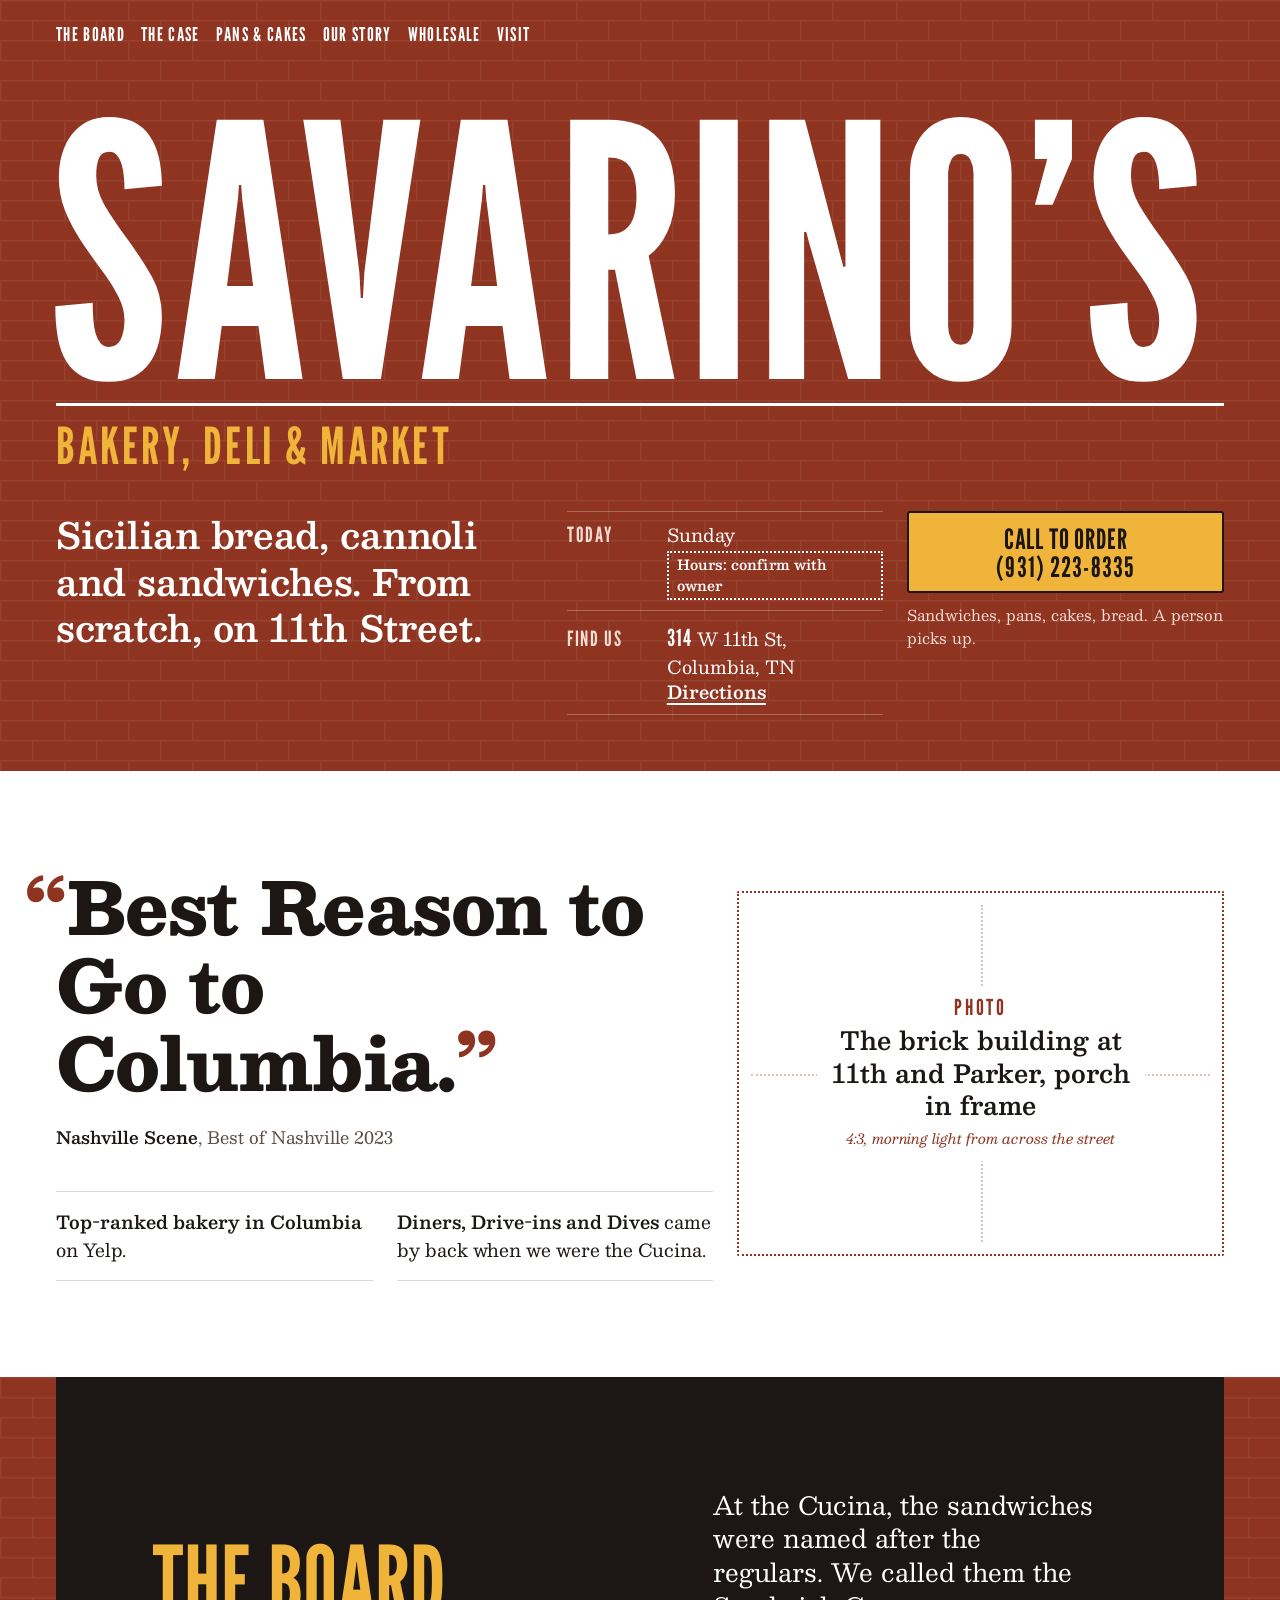
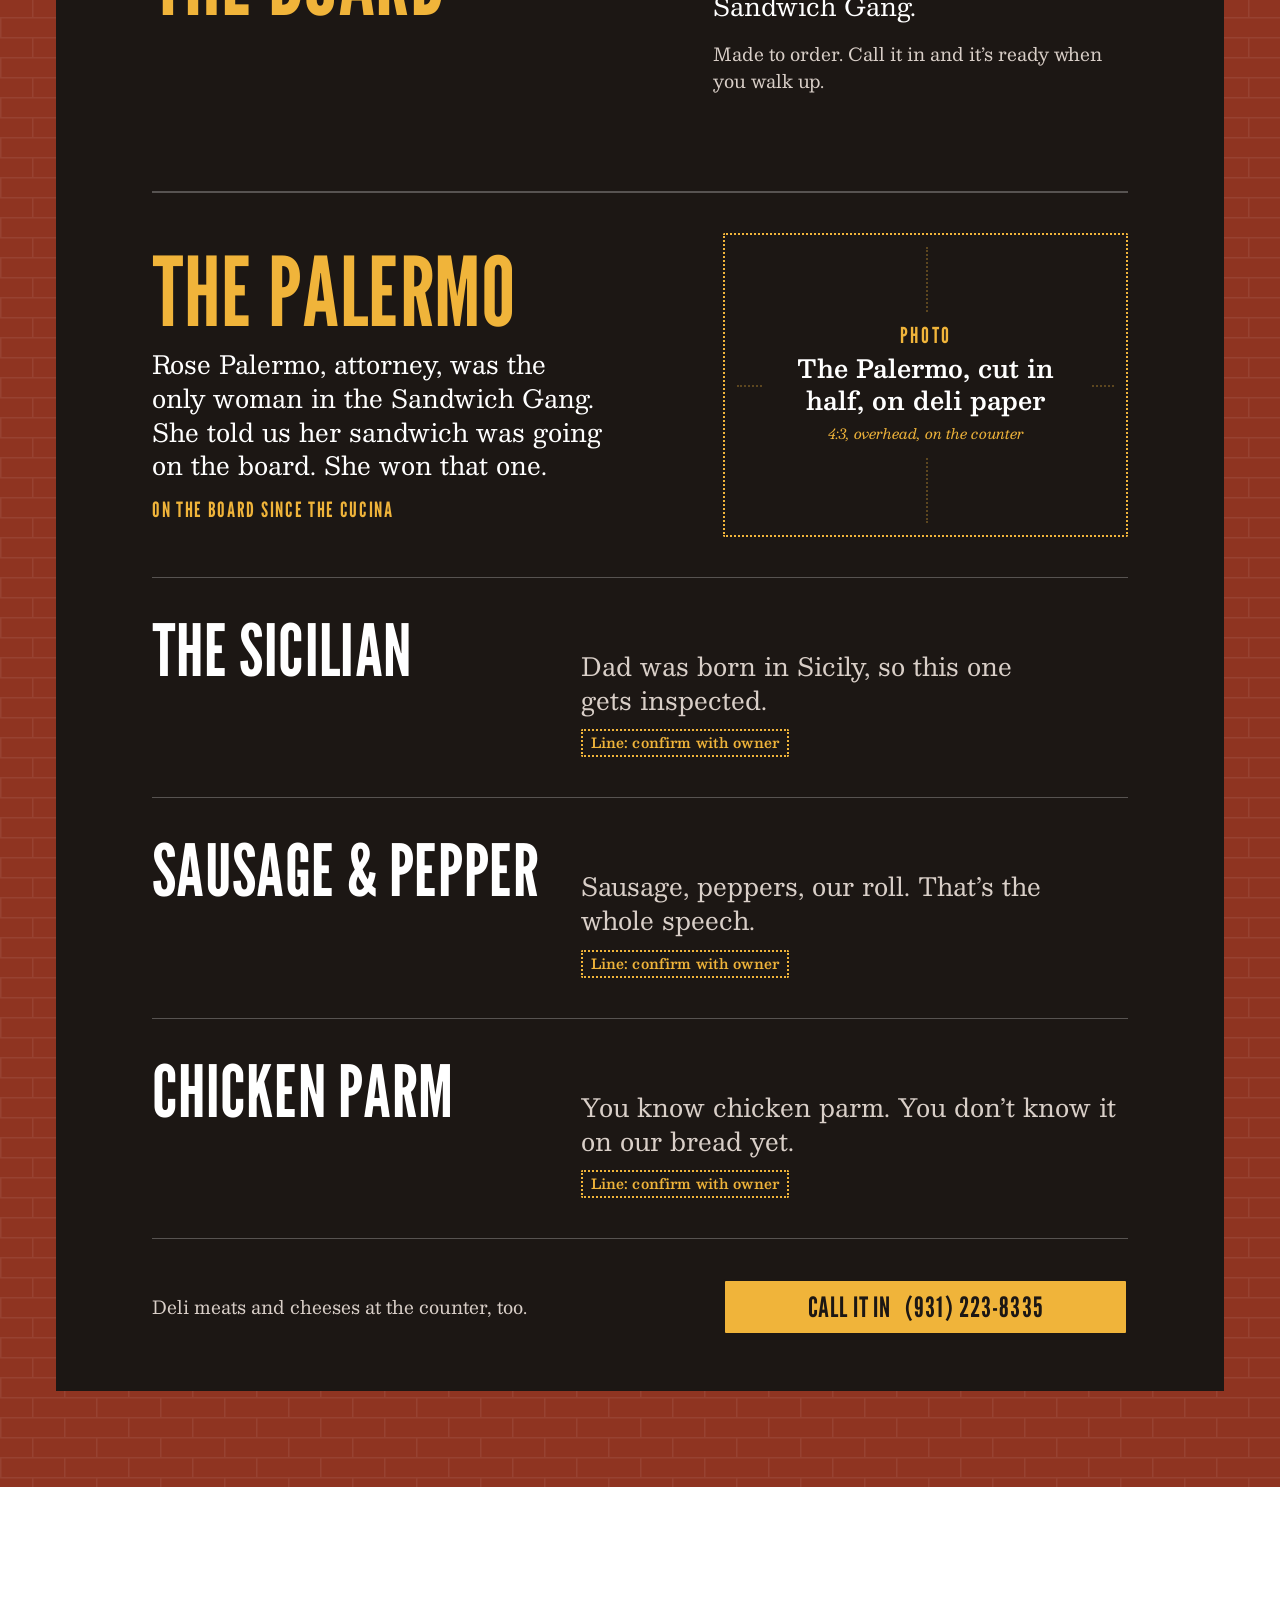
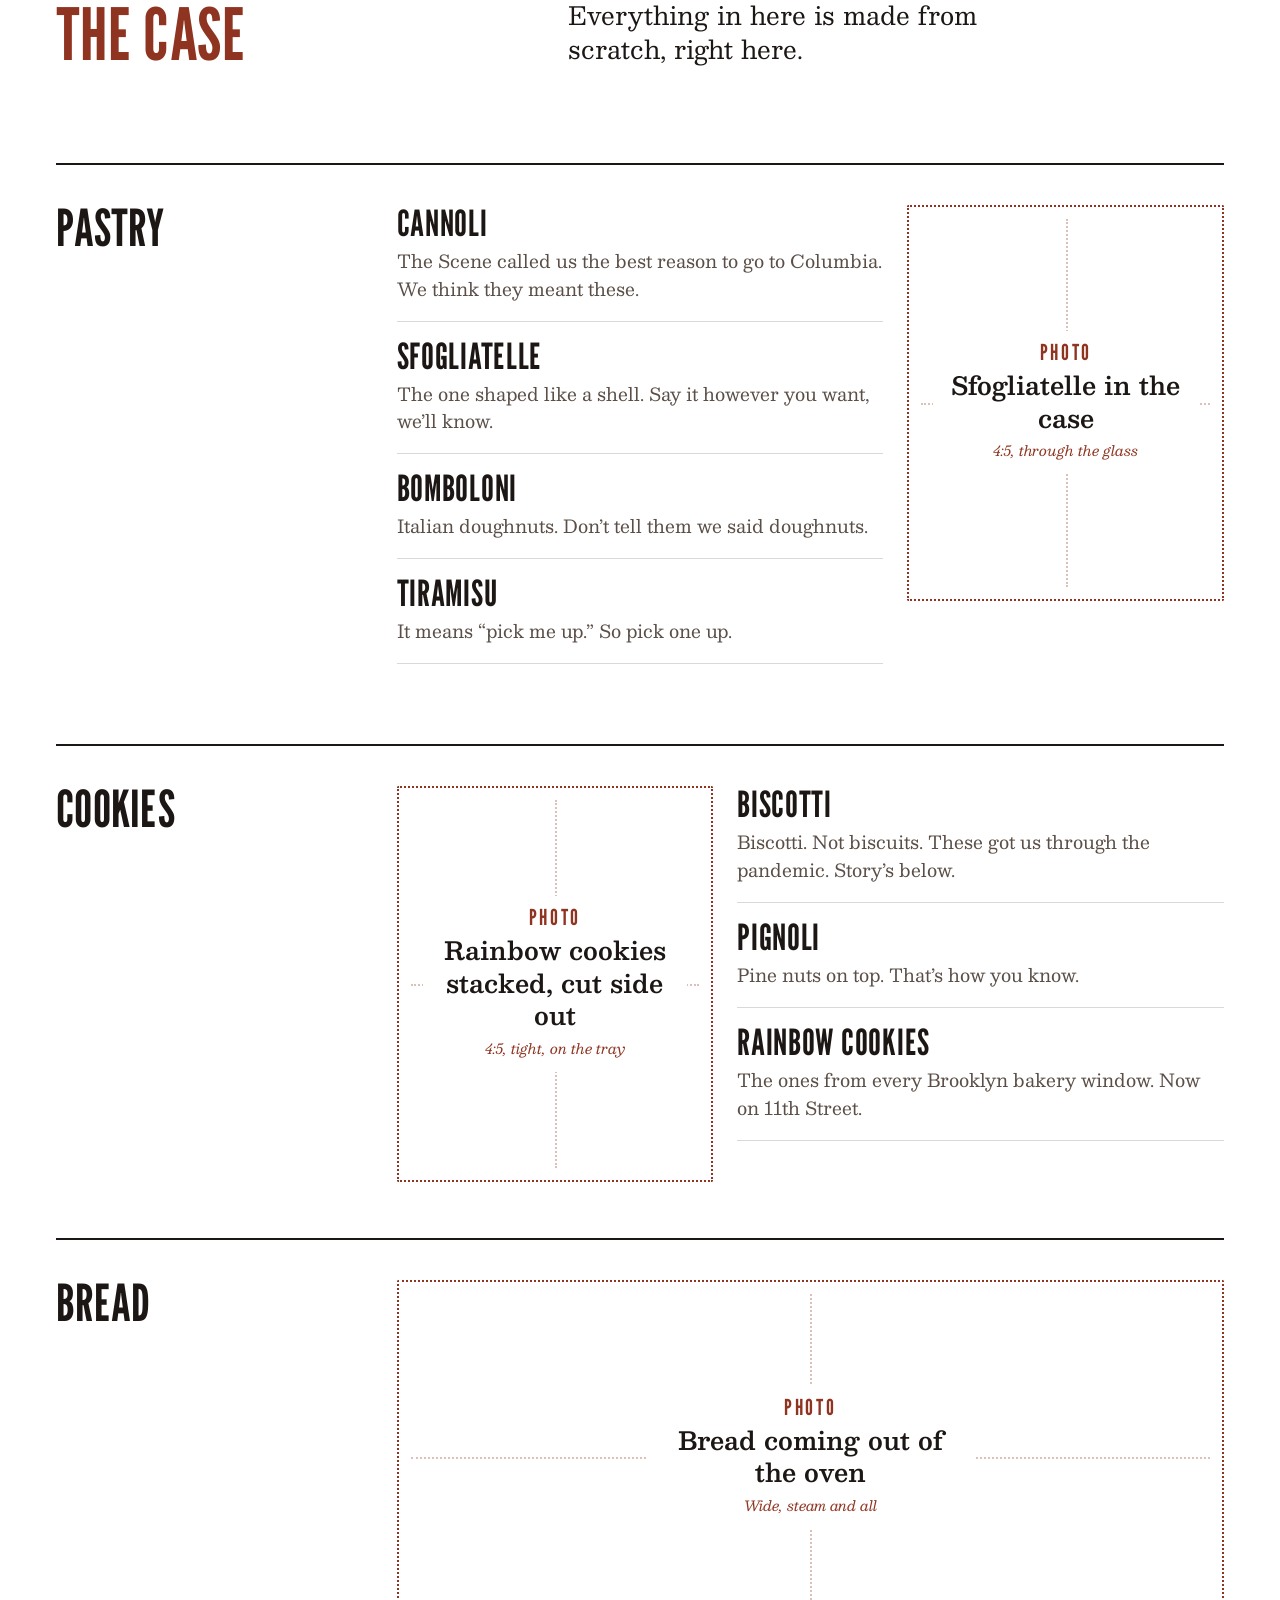
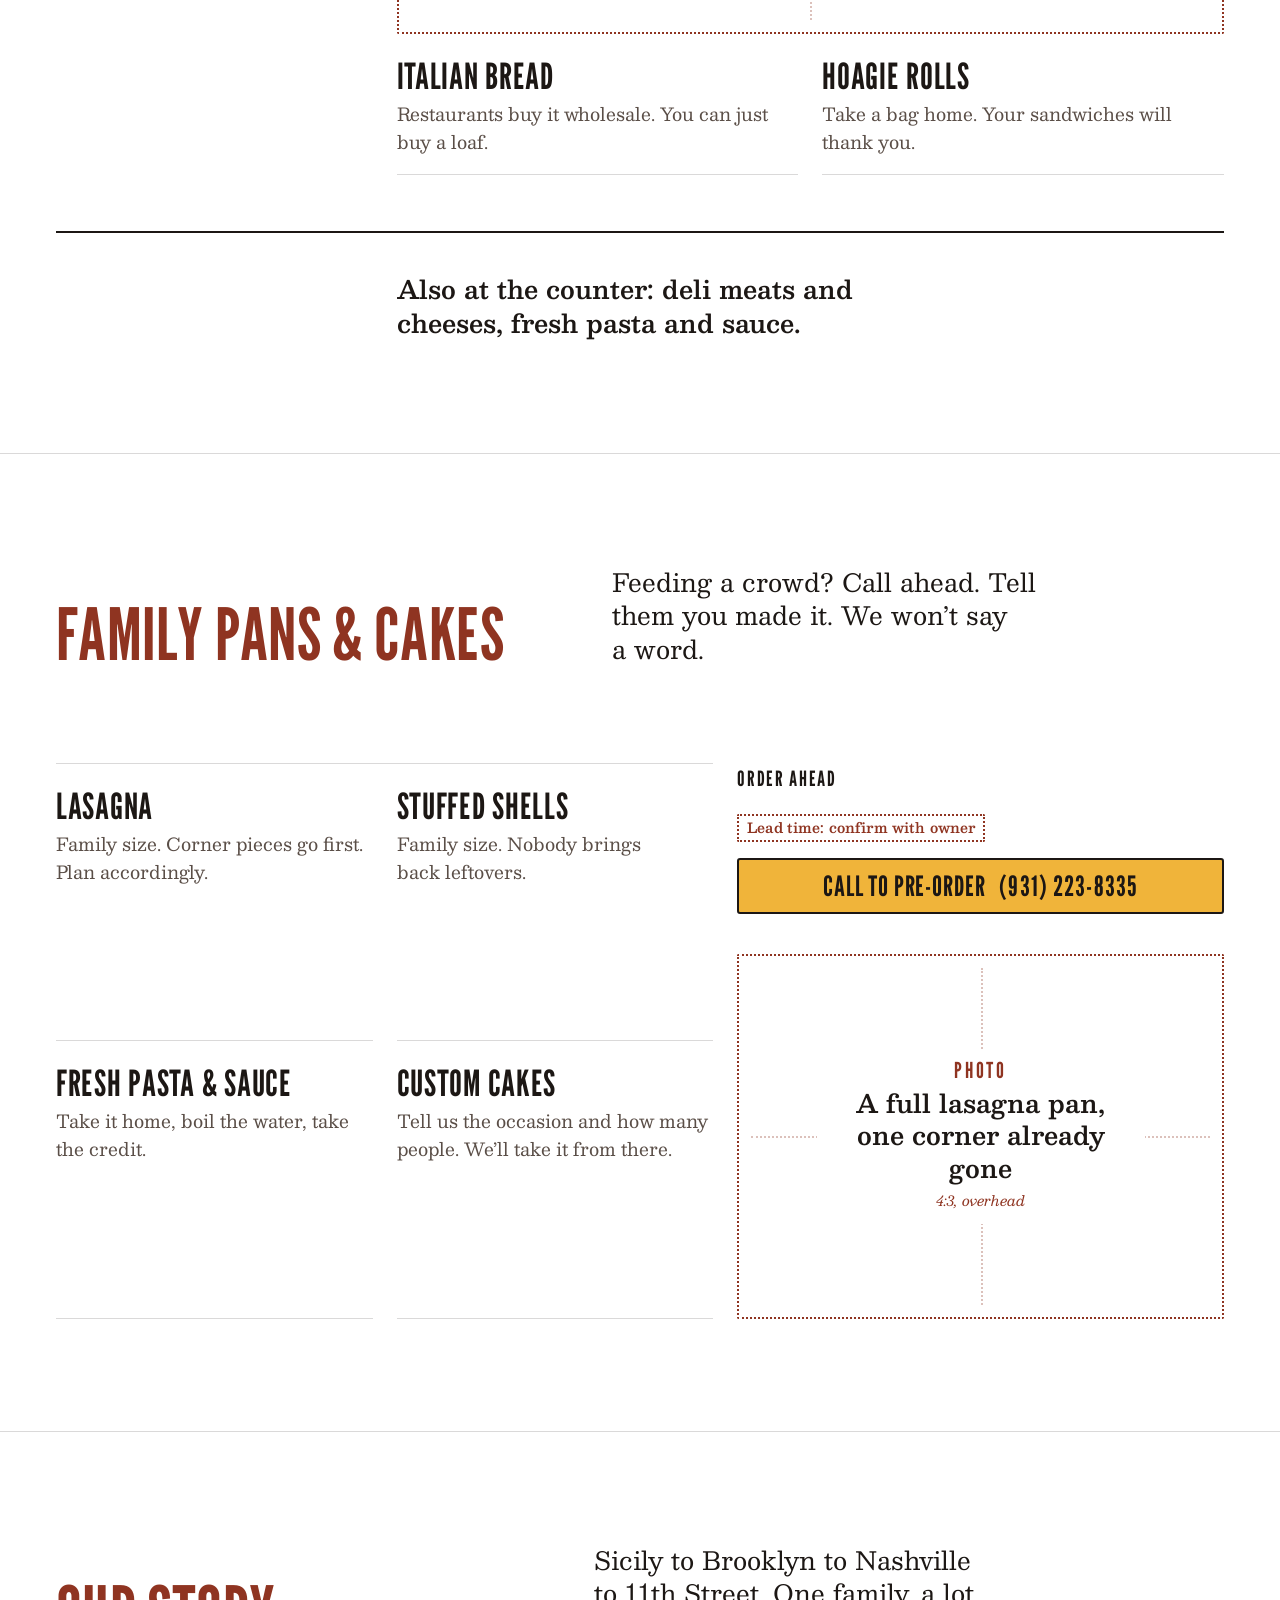
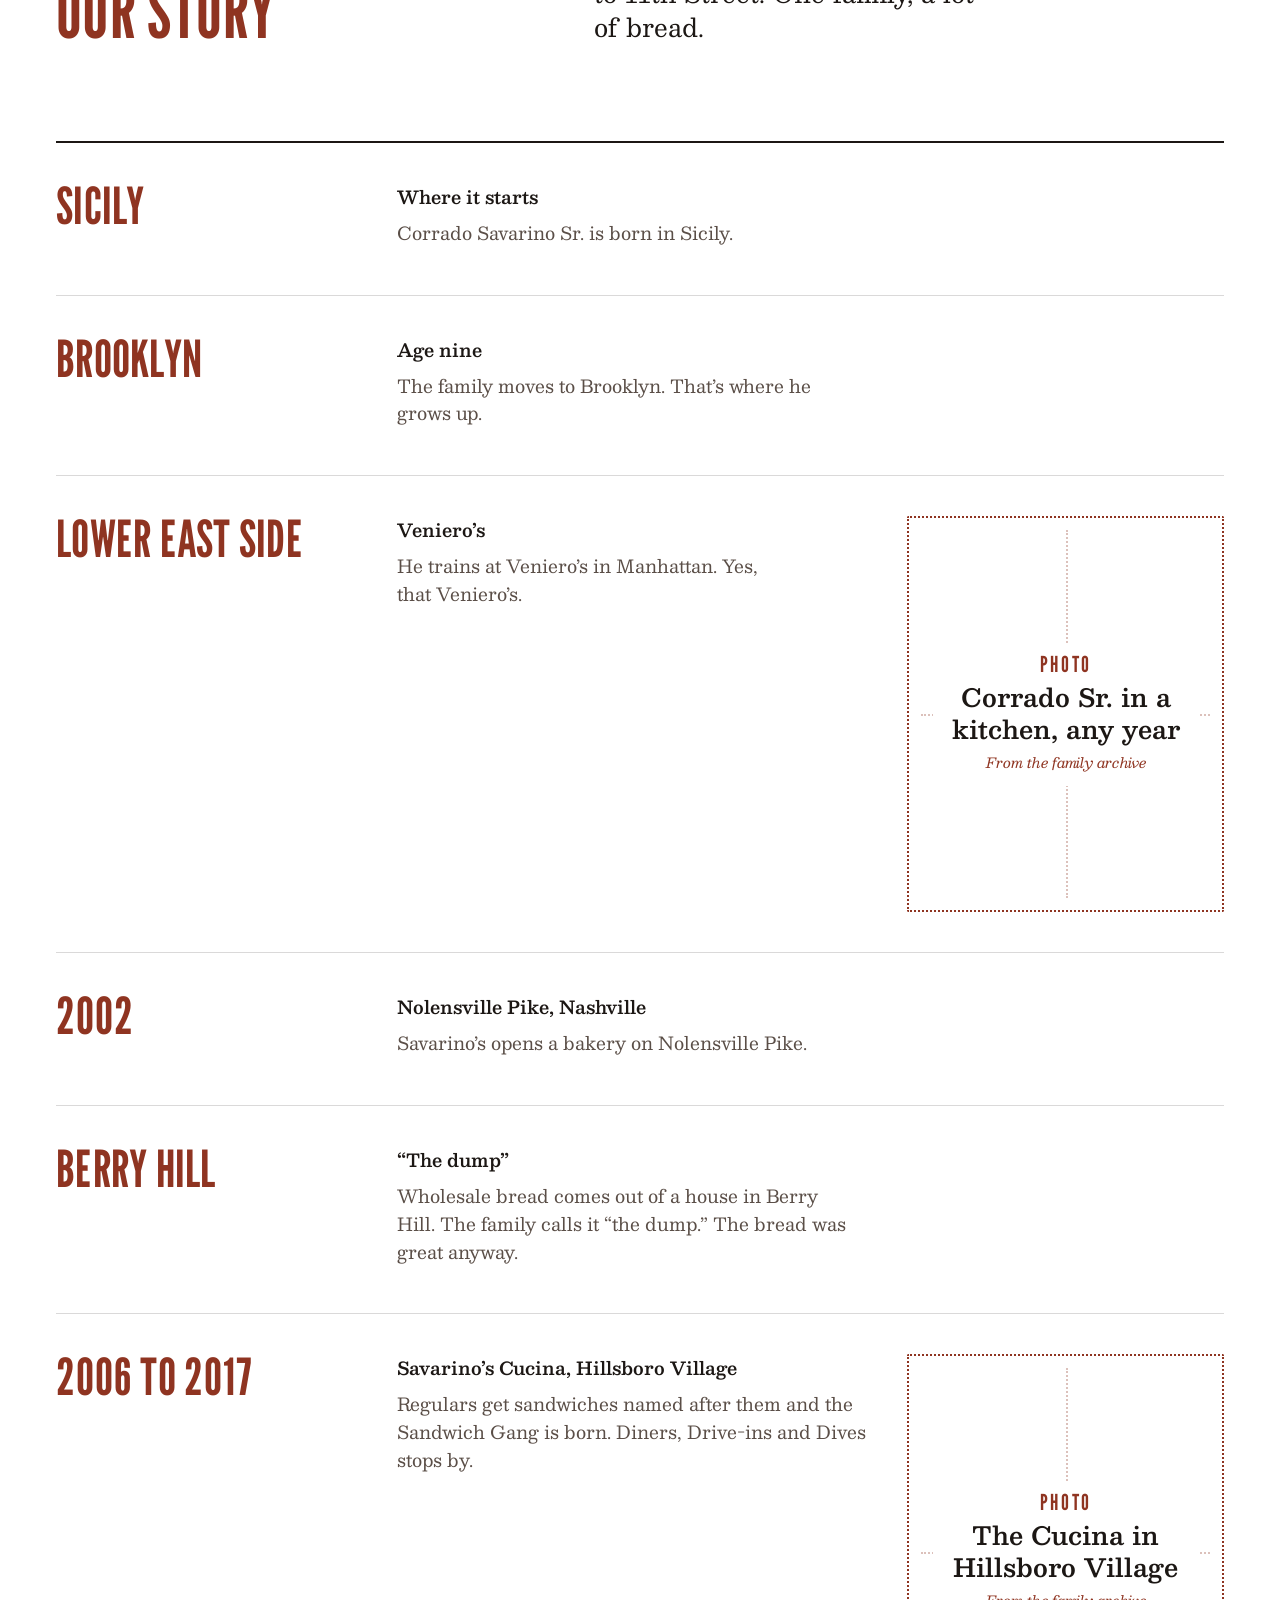
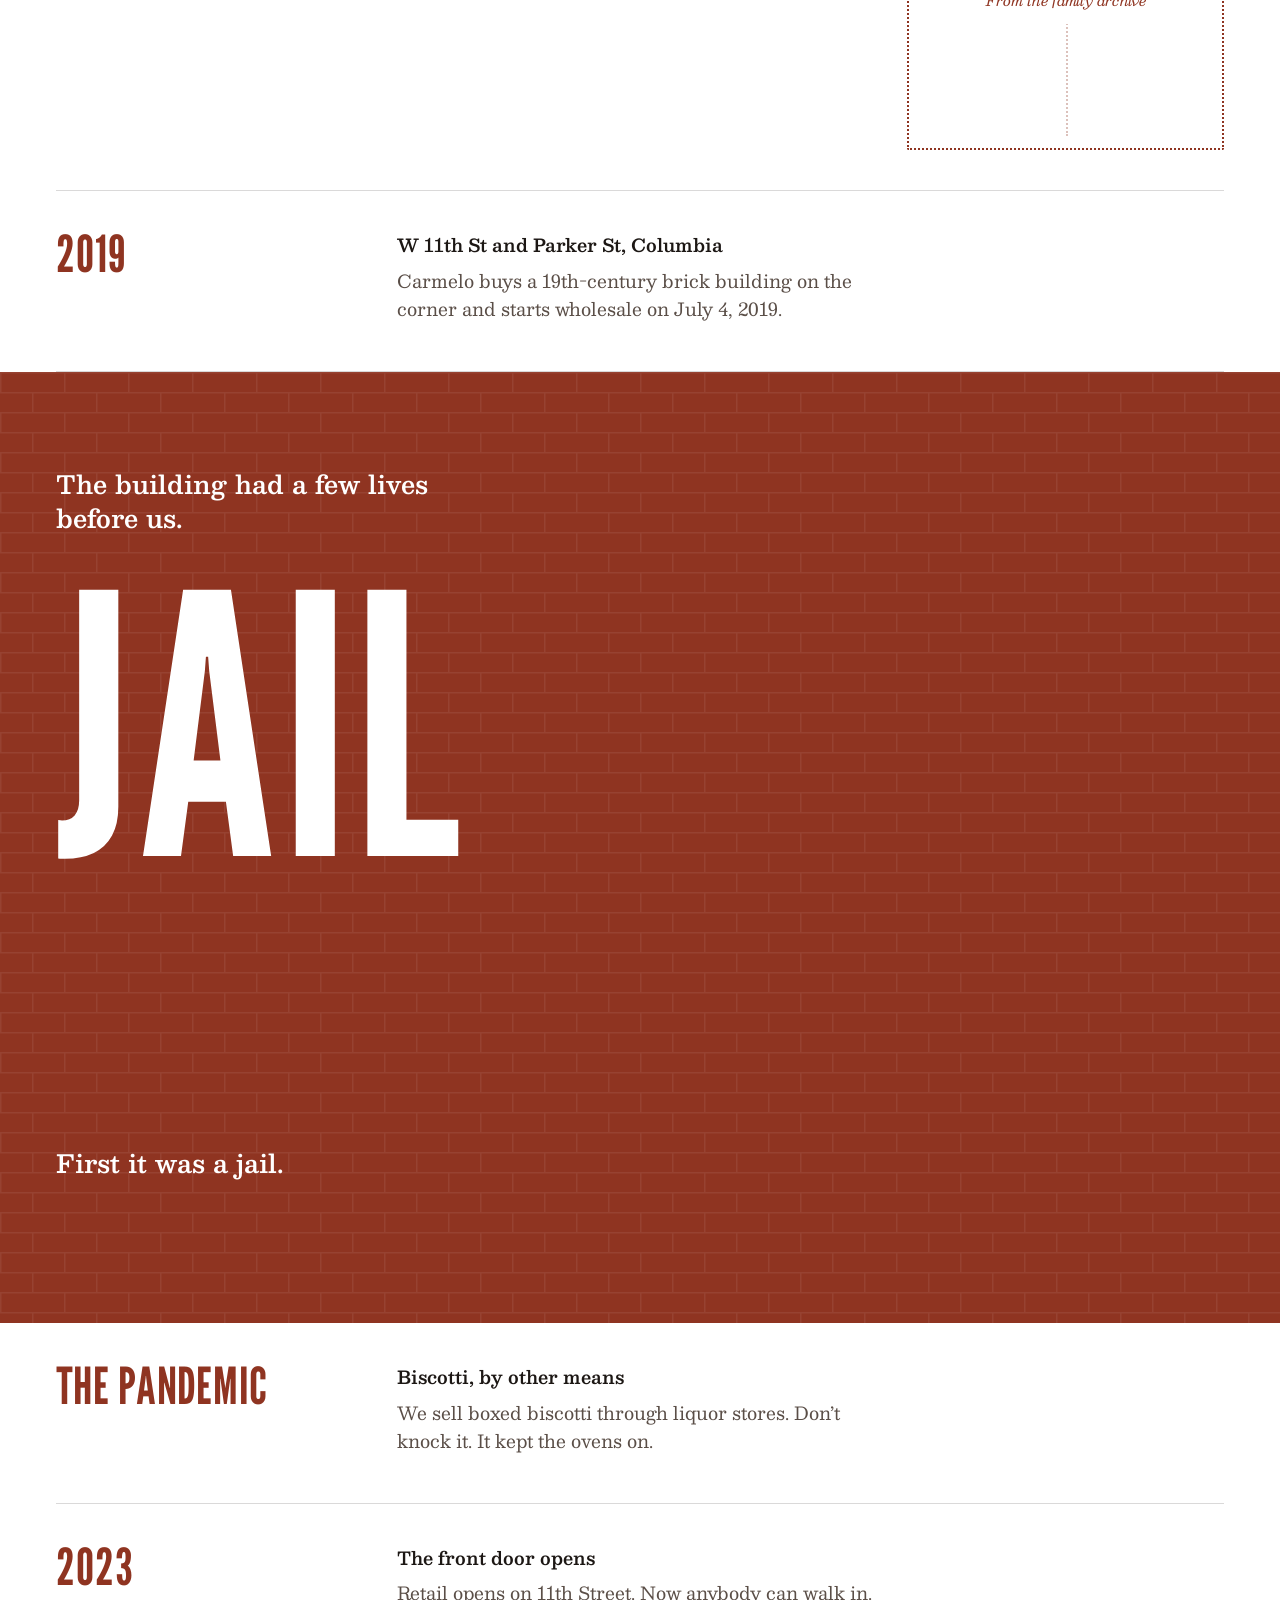
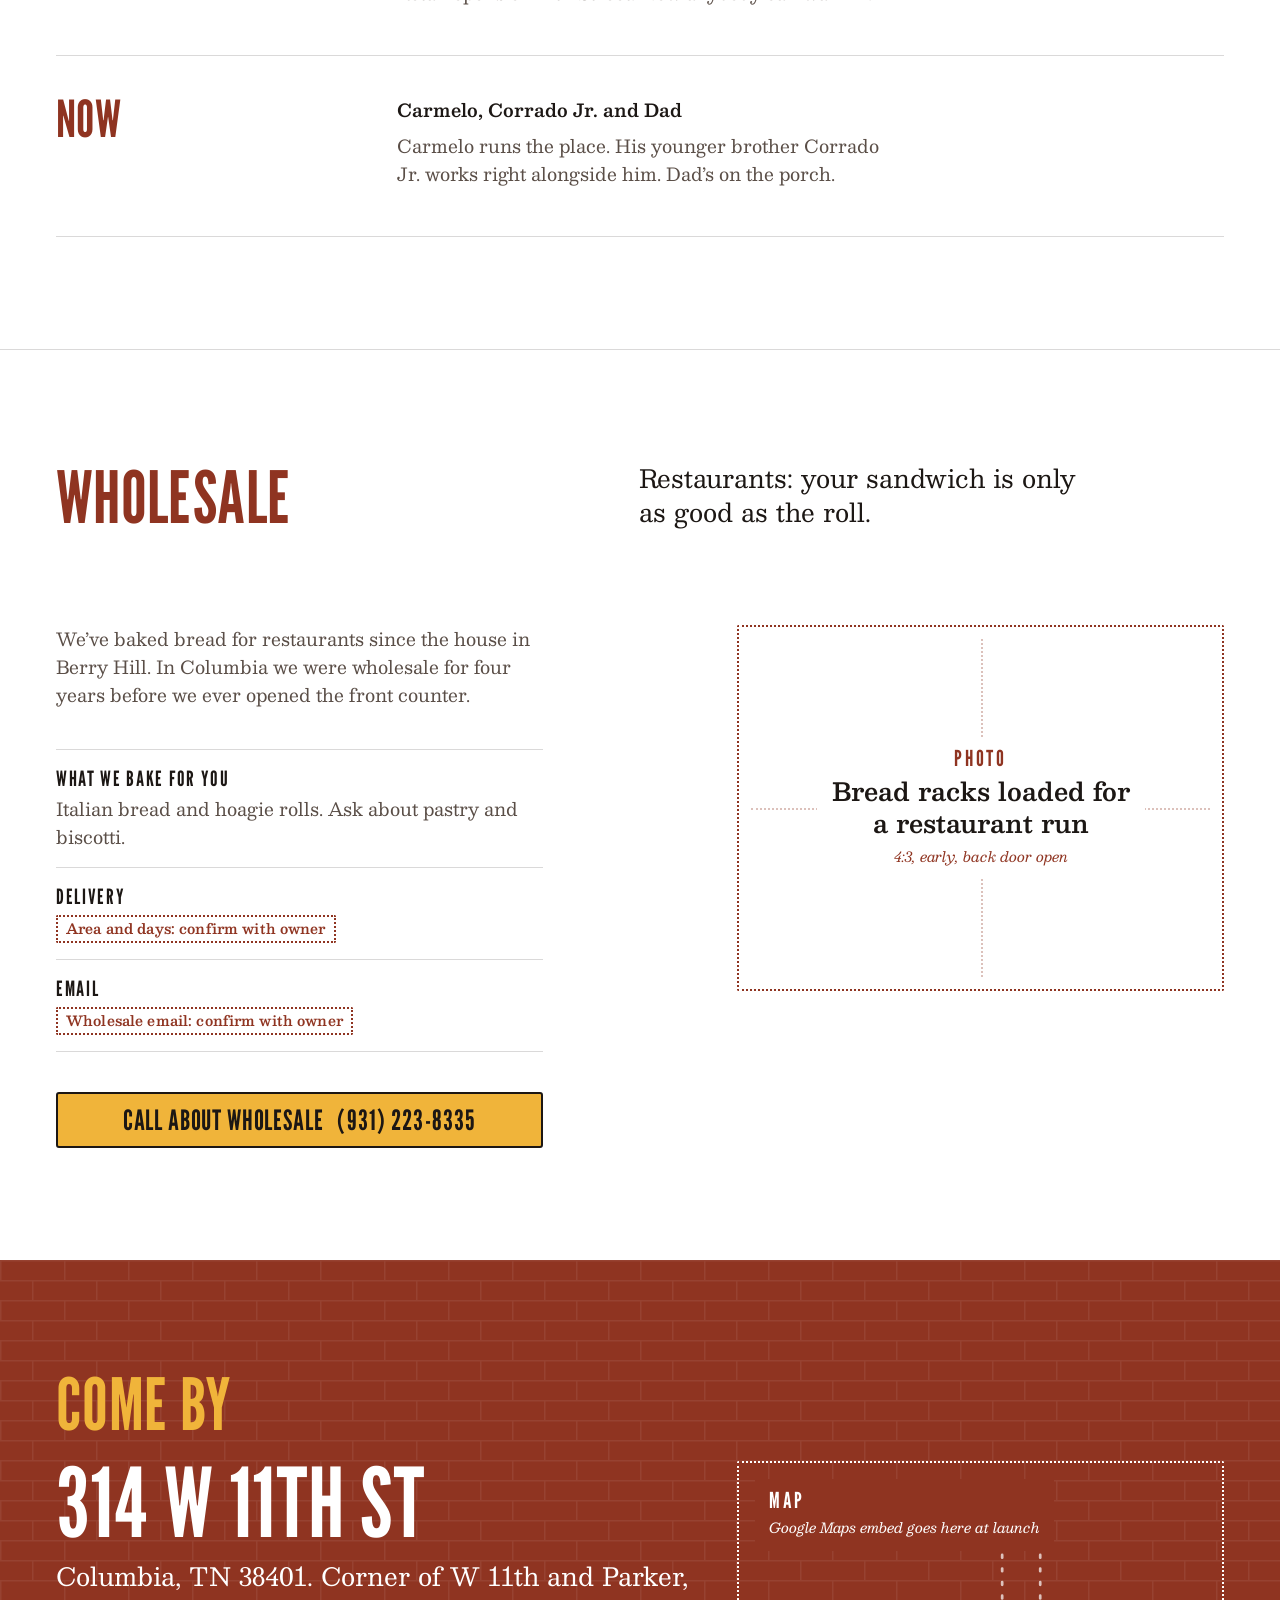
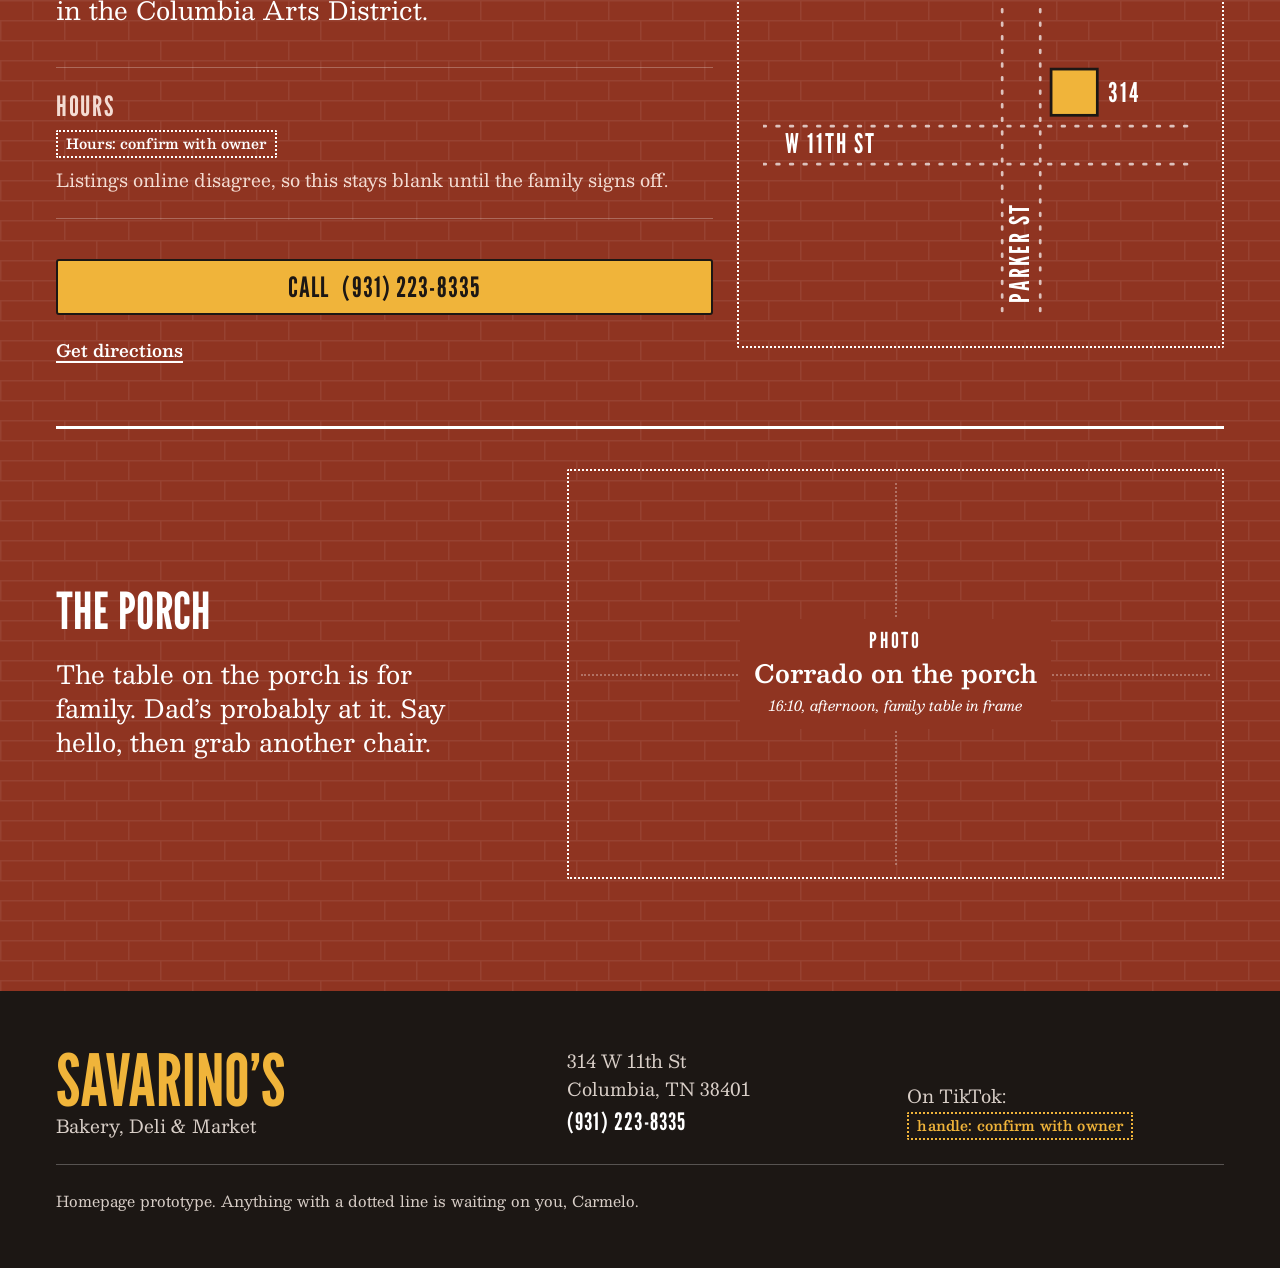
==== index.html @ 204ce6bd "Add Savarino's homepage prototype (painted sign on brick) Single-file, mobile-first homepage for Sav" ====
<!doctype html>
<html lang="en">
<head>
<meta charset="utf-8">
<meta name="viewport" content="width=device-width, initial-scale=1, viewport-fit=cover">
<title>Savarino’s | Bakery, Deli &amp; Market in Columbia, TN</title>
<meta name="description" content="Sicilian bread, cannoli and sandwiches, made from scratch at 314 W 11th St in Columbia, Tennessee. Call (931) 223-8335 to order.">
<meta name="theme-color" content="#8F3421">
<meta name="color-scheme" content="light">
<link rel="preconnect" href="https://fonts.googleapis.com">
<link rel="preconnect" href="https://fonts.gstatic.com" crossorigin>
<link href="https://fonts.googleapis.com/css2?family=Besley:ital,wght@0,400;0,600;0,800;1,400&family=League+Gothic:wdth@75..100&display=swap" rel="stylesheet">
<script type="application/ld+json">
{
  "@context": "https://schema.org",
  "@type": "Bakery",
  "name": "Savarino’s Bakery, Deli & Market",
  "telephone": "+1-931-223-8335",
  "address": {
    "@type": "PostalAddress",
    "streetAddress": "314 W 11th St",
    "addressLocality": "Columbia",
    "addressRegion": "TN",
    "postalCode": "38401",
    "addressCountry": "US"
  },
  "servesCuisine": ["Italian", "Sicilian"],
  "award": "Nashville Scene Best of Nashville 2023: Best Reason to Go to Columbia"
}
</script>
<style>
:root {
  --white: #FFFFFF;
  --ink: #1C1714;
  --ink-2: #5A4E47;
  --brick: #8F3421;
  --brick-shade: #7C2C1B;
  --ochre: #F0B43A;
  --on-brick-2: #F4DCD3;
  --on-ink-2: #D9CFC8;
  --rule-ink: rgba(28, 23, 20, .16);
  --rule-light: rgba(255, 255, 255, .26);

  /* 8px rhythm, stepped on primes */
  --s1: 8px; --s2: 16px; --s3: 24px; --s5: 40px; --s7: 56px; --s12: 96px; --s14: 112px;
  --gutter: clamp(16px, 5vw, 56px);
  --col-gap: 24px;

  /* √2 type scale */
  --t0: 0.8125rem;
  --t1: 1.0625rem;
  --t2: clamp(1.4375rem, 1.3rem + .5vw, 1.5625rem);
  --t3: clamp(1.75rem, 1.5rem + 1.1vw, 2.25rem);
  --t4: clamp(2.5rem, 2rem + 2vw, 3.1875rem);
  --t5: clamp(3rem, 2.2rem + 3.4vw, 4.5rem);
  --t6: clamp(3.75rem, 2.6rem + 5vw, 6rem);

  --f-display: "League Gothic", "Arial Narrow", sans-serif;
  --f-text: "Besley", Georgia, serif;

  --brick-course: url("data:image/svg+xml,%3Csvg xmlns='http://www.w3.org/2000/svg' width='64' height='40'%3E%3Cpath d='M0 .75H64M0 20.75H64M.75 0V20M32.75 20V40' fill='none' stroke='%23ffffff' stroke-opacity='.07' stroke-width='1.5'/%3E%3C/svg%3E");
}

*, *::before, *::after { box-sizing: border-box; }
html { -webkit-text-size-adjust: 100%; scroll-behavior: smooth; scroll-padding-top: var(--s2); }
@media (prefers-reduced-motion: reduce) { html { scroll-behavior: auto; } }
body {
  margin: 0;
  background: var(--white);
  color: var(--ink);
  font: 400 var(--t1)/1.55 var(--f-text);
  font-kerning: normal;
  text-rendering: optimizeLegibility;
  -webkit-font-smoothing: antialiased;
  caret-color: var(--brick);
}
@media (min-width: 1080px) { body { font-size: 1.125rem; } }
::selection { background: var(--ochre); color: var(--ink); }
html { scrollbar-color: var(--brick) var(--white); }
img, svg { display: block; max-width: 100%; }
h1, h2, h3, h4, p, ul, ol, figure, dl, dd { margin: 0; }
ul, ol { padding: 0; list-style: none; }
a { color: inherit; text-decoration-thickness: 2px; text-underline-offset: .22em; }
a:hover { text-decoration-thickness: 3px; }
:focus-visible { outline: 3px solid var(--focus, var(--ink)); outline-offset: 3px; border-radius: 2px; }
.vh { position: absolute !important; width: 1px; height: 1px; overflow: hidden; clip: rect(0 0 0 0); white-space: nowrap; }

.wrap { width: 100%; max-width: 1440px; margin-inline: auto; padding-inline: var(--gutter); }
.display { font-family: var(--f-display); font-weight: 400; text-transform: uppercase; line-height: .9; letter-spacing: .005em; }
.num { font-family: var(--f-display); font-variant-numeric: tabular-nums; letter-spacing: .02em; }
h2, h3 { text-wrap: balance; }
p { text-wrap: pretty; }

/* Fields */
.field-brick { background-color: var(--brick); background-image: var(--brick-course); color: var(--white); --focus: var(--ochre); --pounce: var(--white); --pounce-bg: var(--brick); --pounce-ink: var(--white); }
.field-ink { background: var(--ink); color: var(--white); --focus: var(--ochre); --pounce: var(--ochre); --pounce-bg: var(--ink); --pounce-ink: var(--white); }
.field-white { background: var(--white); color: var(--ink); --focus: var(--ink); --pounce: var(--brick); --pounce-bg: var(--white); --pounce-ink: var(--ink); }

/* Call button: ochre paint, ink keyline */
.call {
  display: inline-flex; flex-wrap: wrap; align-items: baseline; justify-content: center; gap: 0 .5em;
  text-align: center;
  min-height: 56px; padding: 12px 22px 10px;
  background: var(--ochre); color: var(--ink);
  border: 2px solid var(--ink); border-radius: 3px;
  font-family: var(--f-display); font-size: 1.75rem; line-height: 1; letter-spacing: .03em; text-transform: uppercase;
  text-decoration: none;
  transition: background-color .15s ease-out, transform .15s ease-out;
}
.call:hover { background: #F6C45A; }
.call:active { transform: translateY(1px); }
.call > span { white-space: nowrap; }
.call .num { letter-spacing: .04em; }
.call--block { display: flex; width: 100%; }
.textlink { font-weight: 600; }

/* Placeholders: dotted means not painted yet */
.tbd {
  display: inline-block;
  padding: 1px 8px 2px;
  border: 2px dotted currentColor;
  border-radius: 2px;
  font-size: .875rem; font-weight: 600; line-height: 1.5;
  letter-spacing: .01em;
  color: var(--pounce);
}

.shot { position: relative; color: var(--pounce); }
.shot__frame {
  position: relative;
  display: grid; place-content: center;
  aspect-ratio: var(--ratio-m, 3 / 2);
  padding: var(--s3);
  border: 2px dotted currentColor;
  border-radius: 2px;
  text-align: center;
  isolation: isolate;
}
.shot__frame::before, .shot__frame::after {
  content: ""; position: absolute; z-index: -1; opacity: .3;
}
.shot__frame::before { left: 12px; right: 12px; top: 50%; border-top: 2px dotted currentColor; }
.shot__frame::after { top: 12px; bottom: 12px; left: 50%; border-left: 2px dotted currentColor; }
.shot__label { display: grid; gap: 6px; justify-items: center; padding: 10px 14px 12px; background: var(--pounce-bg); max-width: 22rem; }
.shot__tag { font-family: var(--f-display); font-size: 1.375rem; letter-spacing: .12em; text-transform: uppercase; line-height: 1; }
.shot__what {
  font-size: var(--t2); font-weight: 600; line-height: 1.3; max-width: 20ch; color: var(--pounce-ink);
}
.shot__spec { font-size: .875rem; font-style: italic; }

/* Section heads */
.sec { padding-block: var(--s12) var(--s12); }
.sec__head { display: grid; gap: var(--s2); margin-bottom: var(--s7); }
.sec__title { font-size: var(--t5); }
.field-white .sec__title { color: var(--brick); }
.sec__lede { font-size: var(--t2); line-height: 1.35; max-width: 30ch; }
.sec__body { max-width: 62ch; }
.field-white .sec__body { color: var(--ink-2); }

/* ============ HERO ============ */
.hero { padding-block: var(--s2) var(--s5); }
.nav { display: flex; flex-wrap: wrap; gap: 0 16px; font-family: var(--f-display); font-size: 1.1875rem; letter-spacing: .07em; text-transform: uppercase; line-height: 1.3; }
.nav a { text-decoration: none; display: inline-block; padding-block: 6px; }
.nav a:hover { text-decoration: underline; text-decoration-color: var(--ochre); }
.sign { margin-top: var(--s3); container-type: inline-size; }
.wordmark {
  display: block;
  font-family: var(--f-display); font-weight: 400; text-transform: uppercase;
  font-size: 30.2cqw;
  line-height: .8; letter-spacing: .01em;
  margin-left: -.02em;
}
.sign__rule { height: 3px; background: var(--white); margin-block: 12px 14px; }
.descriptor { font-family: var(--f-display); font-size: var(--t4); line-height: 1; letter-spacing: .05em; text-transform: uppercase; color: var(--ochre); }
.hero__grid { display: grid; gap: var(--s2); margin-top: var(--s2); }
.offer { font-size: var(--t2); line-height: 1.3; font-weight: 600; max-width: 26ch; }
.facts { display: grid; border-top: 1px solid var(--rule-light); }
.fact { display: grid; grid-template-columns: 5.25rem 1fr; gap: var(--s2); align-items: baseline; padding-block: 10px; border-bottom: 1px solid var(--rule-light); }
.fact__k { font-family: var(--f-display); font-size: 1.3125rem; letter-spacing: .08em; text-transform: uppercase; color: var(--on-brick-2); line-height: 1.2; }
.fact__v { line-height: 1.4; }
.fact__v .tbd { margin-top: 4px; }
.hero__cta { display: grid; gap: 10px; }
.hero__cta-note { font-size: .9375rem; color: var(--on-brick-2); }

/* ============ PROOF ============ */
.proof { padding-block: var(--s12) var(--s12); }
.proof__grid { display: grid; gap: var(--s7); }
.quote { font-size: var(--t4); font-weight: 800; line-height: 1.08; letter-spacing: -.01em; max-width: 14ch; text-indent: -.44em; }
.quote__mark { color: var(--brick); }
.quote-by { margin-top: var(--s3); font-size: var(--t1); color: var(--ink-2); }
.quote-by strong { color: var(--ink); font-weight: 600; }
.creds { margin-top: var(--s5); display: grid; border-top: 1px solid var(--rule-ink); }
.creds li { padding-block: var(--s2); border-bottom: 1px solid var(--rule-ink); }
.creds strong { font-weight: 600; }

/* ============ THE BOARD ============ */
.boardwall { padding-block: 0 var(--s12); }
.board { padding: var(--s7) var(--s3) var(--s5); }
.board .sec__title { color: var(--ochre); font-size: var(--t6); }
.board .sec__lede { color: var(--white); }
.board .sec__body { color: var(--on-ink-2); }
.menu { display: grid; border-top: 2px solid var(--rule-light); }
.item { display: grid; gap: 10px; padding-block: var(--s5); border-bottom: 1px solid var(--rule-light); }
.item__name { font-size: var(--t5); color: var(--white); }
.item__line { color: var(--on-ink-2); max-width: 44ch; }
.item__meta { display: flex; flex-wrap: wrap; gap: 8px 12px; align-items: center; }
.since { font-family: var(--f-display); font-size: 1.3125rem; letter-spacing: .08em; text-transform: uppercase; color: var(--ochre); line-height: 1.2; }
.item__text { display: grid; gap: 14px; }
.item--star .item__name { font-size: var(--t6); color: var(--ochre); }
.item--star .item__line { color: var(--white); font-size: var(--t2); line-height: 1.35; max-width: 30ch; }
.item--star .shot { margin-top: var(--s3); }
.board__foot { display: grid; gap: var(--s2); padding-top: var(--s5); }
.board__foot p { color: var(--on-ink-2); }

/* ============ THE CASE ============ */
.shelf { display: grid; gap: var(--s3); padding-block: var(--s5); border-top: 2px solid var(--ink); }
.shelf__name { font-size: var(--t4); color: var(--ink); }
.goods { display: grid; }
.good { align-content: start; padding-block: var(--s2) 18px; border-bottom: 1px solid var(--rule-ink); }
.good:first-child { padding-top: 0; }
.good__name { font-family: var(--f-display); font-weight: 400; font-size: var(--t3); text-transform: uppercase; letter-spacing: .02em; line-height: 1; }
.good__line { margin-top: 6px; color: var(--ink-2); max-width: 46ch; }
.counter-note { padding-top: var(--s5); border-top: 2px solid var(--ink); display: grid; gap: var(--s2); }
.counter-note p:first-child { font-size: var(--t2); line-height: 1.35; font-weight: 600; max-width: 36ch; }

/* ============ PANS & CAKES ============ */
.pans { border-top: 1px solid var(--rule-ink); }
.pans__big { font-size: var(--t6); color: var(--brick); }
.pans__grid { display: grid; gap: var(--s5); }
.pan-list { display: grid; border-top: 1px solid var(--rule-ink); }
.pan { display: grid; gap: 6px; align-content: start; padding-block: var(--s3); border-bottom: 1px solid var(--rule-ink); }
.pan__name { font-family: var(--f-display); font-weight: 400; font-size: var(--t3); text-transform: uppercase; letter-spacing: .02em; line-height: 1; }
.pan__line { color: var(--ink-2); }
.pans__side { display: grid; gap: var(--s5); align-content: start; }
.preorder { display: grid; gap: var(--s2); align-content: start; }
.preorder__k { font-family: var(--f-display); font-size: 1.3125rem; letter-spacing: .08em; text-transform: uppercase; }

/* ============ STORY ============ */
.story { border-top: 1px solid var(--rule-ink); }
.chapters { display: grid; border-top: 2px solid var(--ink); }
.ch { display: grid; gap: 8px; align-content: start; padding-block: var(--s5); border-bottom: 1px solid var(--rule-ink); }
.chapters--after { border-top: 0; }
.ch__when { font-size: var(--t4); color: var(--brick); }
.ch__where { font-weight: 600; }
.ch__text { max-width: 46ch; color: var(--ink-2); }
.ch .shot { margin-top: var(--s3); max-width: 420px; }

/* The wall repaints itself */
.wall { padding-block: var(--s7); }
.wall__intro { font-size: var(--t2); line-height: 1.35; font-weight: 600; max-width: 30ch; margin-bottom: var(--s5); }
.ghost {
  container-type: inline-size;
  aspect-ratio: 1 / 1.08;
  position: relative;
  overflow: hidden;
  font-family: var(--f-display); text-transform: uppercase; line-height: .82; color: var(--white);
}
.ghost__layer { position: absolute; white-space: nowrap; letter-spacing: .01em; transition: opacity 900ms cubic-bezier(.16, 1, .3, 1); }
.ghost__layer[data-layer="0"] { font-size: 48cqw; top: 0; left: 0; }
.ghost__layer[data-layer="1"] { font-size: 34cqw; top: 25cqw; right: 0; letter-spacing: .03em; }
.ghost__layer[data-layer="2"] { font-size: 31cqw; font-stretch: 75%; bottom: 0; left: 50%; transform: translateX(-50%); }
.ghost__layer[data-layer="3"] { font-size: 29.4cqw; top: 55cqw; left: 50%; transform: translateX(-50%); }
.ghost__layer.is-ghost, .ghost:not(.is-armed) .ghost__layer:not([data-layer="3"]) { opacity: .15; }
.ghost .lt { display: inline-block; }
.ghost.is-armed .lt { clip-path: inset(0 0 100% 0); }
.ghost.is-armed .is-painting .lt { animation: brush 340ms cubic-bezier(.16, 1, .3, 1) forwards; animation-delay: calc(var(--i) * 70ms); }
@keyframes brush { from { clip-path: inset(0 0 100% 0); } to { clip-path: inset(0 0 -8% 0); } }
.wall__caption { margin-top: var(--s3); min-height: 3.2em; font-size: var(--t2); line-height: 1.35; font-weight: 600; max-width: 32ch; }
.wall__replay {
  margin-top: var(--s2);
  appearance: none; background: none; border: 0; padding: 10px 0; cursor: pointer;
  color: var(--white); font: 600 1rem/1.2 var(--f-text); text-decoration: underline; text-decoration-thickness: 2px; text-underline-offset: .22em; text-decoration-color: var(--ochre);
}
.wall__replay[hidden] { display: none; }

/* ============ WHOLESALE ============ */
.wholesale { border-top: 1px solid var(--rule-ink); }
.ws__grid { display: grid; gap: var(--s5); }
.ws__main { display: grid; gap: var(--s5); align-content: start; }
.ws__facts { display: grid; border-top: 1px solid var(--rule-ink); }
.ws__facts div { display: grid; gap: 4px; padding-block: var(--s2); border-bottom: 1px solid var(--rule-ink); }
.ws__facts dt { font-family: var(--f-display); font-size: 1.3125rem; letter-spacing: .08em; text-transform: uppercase; line-height: 1.2; }
.ws__facts dd { color: var(--ink-2); }

/* ============ VISIT ============ */
.visit .sec__title { color: var(--ochre); font-size: var(--t5); }
.visit .sec__head { margin-bottom: var(--s3); }
.address { font-size: var(--t6); line-height: .86; }
.address-sub { margin-top: var(--s2); font-size: var(--t2); line-height: 1.35; }
.visit__grid { display: grid; gap: var(--s7); }
.visit__actions { display: grid; gap: var(--s2); margin-top: var(--s5); }
.visit .textlink { font-size: 1.0625rem; justify-self: start; padding-block: 6px; }
.hours { display: grid; gap: 8px; padding-block: var(--s3); border-block: 1px solid var(--rule-light); margin-top: var(--s5); }
.hours__k { font-family: var(--f-display); font-size: 1.75rem; letter-spacing: .06em; text-transform: uppercase; line-height: 1; }
.hours p { color: var(--on-brick-2); }
.map .shot__frame { place-content: start; padding: var(--s2); }
.map .shot__frame::before, .map .shot__frame::after { display: none; }
.map svg { position: absolute; inset: var(--s3); width: calc(100% - 2 * var(--s3)); height: calc(100% - 2 * var(--s3)); }
.map .shot__label { justify-items: start; position: relative; text-align: left; }
.porch { display: grid; gap: var(--s3); padding-top: var(--s5); border-top: 3px solid var(--white); }
.porch__words { display: grid; gap: var(--s2); }
.porch__title { font-size: var(--t4); }
.porch__text { font-size: var(--t2); line-height: 1.35; max-width: 28ch; }

/* ============ FOOTER ============ */
.foot { padding-block: var(--s7) calc(var(--s7) + 88px); }
.foot__grid { display: grid; gap: var(--s3); }
.foot .foot__mark { font-family: var(--f-display); font-size: var(--t5); line-height: .9; text-transform: uppercase; color: var(--ochre); }
.foot p { color: var(--on-ink-2); }
.foot a { color: var(--white); }
.foot__note { font-size: .9375rem; padding-top: var(--s3); border-top: 1px solid var(--rule-light); }

/* Sticky call bar, phones only */
.callbar {
  position: fixed; left: 0; right: 0; bottom: 0; z-index: 10;
  padding: 10px var(--gutter) calc(10px + env(safe-area-inset-bottom));
  background: var(--ink);
  transform: translateY(110%);
  transition: transform .28s cubic-bezier(.16, 1, .3, 1);
}
.callbar.is-on { transform: none; }
@media (prefers-reduced-motion: reduce) { .callbar { transition: none; } }

/* ============ ≥ 720px ============ */
@media (min-width: 720px) {
  .hero__grid { grid-template-columns: 1fr 1fr; column-gap: var(--col-gap); }
  .hero__cta { grid-column: 1 / -1; max-width: 520px; }
  .board { padding: var(--s12) var(--s7) var(--s7); }
  .item:not(.item--star) { grid-template-columns: 1fr 1fr; column-gap: var(--col-gap); align-items: baseline; }
  .item:not(.item--star) .item__meta { grid-column: 2; }
  .goods { grid-template-columns: 1fr 1fr; column-gap: var(--col-gap); }
  .good:nth-child(2) { padding-top: 0; }
  .ch { grid-template-columns: 2fr 5fr; column-gap: var(--col-gap); }
  .ch > :not(.ch__when) { grid-column: 2; }
  .ch__when { grid-row: 1 / span 3; }
  .ghost { aspect-ratio: 16 / 10; }
  .ghost__layer[data-layer="0"] { font-size: 38cqw; }
  .ghost__layer[data-layer="1"] { font-size: 27cqw; top: 2cqw; }
  .ghost__layer[data-layer="2"] { font-size: 21cqw; }
  .ghost__layer[data-layer="3"] { font-size: 24cqw; top: 50%; transform: translate(-50%, -54%); }
  .callbar { display: none; }
  .foot { padding-bottom: var(--s7); }
}

/* ============ ≥ 1080px: seven columns ============ */
@media (min-width: 1080px) {
  .g7 { display: grid; grid-template-columns: repeat(7, minmax(0, 1fr)); column-gap: var(--col-gap); }
  .sec { padding-block: var(--s14); }
  .shot__frame { aspect-ratio: var(--ratio, 4 / 5); }
  .sec__head { grid-column: 1 / -1; grid-template-columns: subgrid; align-items: end; margin-bottom: var(--s12); }
  .sec__head .sec__title { grid-column: 1 / 4; }
  .sec__head .sec__lede, .sec__head .sec__body { grid-column: 4 / 8; }
  .sec__head .sec__body { grid-row: 2; }

  .hero { padding-bottom: var(--s7); }
  .sign { margin-top: var(--s7); }
  .hero__grid { grid-template-columns: repeat(7, minmax(0, 1fr)); margin-top: var(--s5); align-items: start; }
  .hero__grid .offer-wrap { grid-column: 1 / 4; }
  .hero__grid .facts { grid-column: 4 / 6; }
  .hero__grid .hero__cta { grid-column: 6 / 8; max-width: none; align-self: start; }
  .offer { font-size: var(--t3); }

  .proof__grid { grid-template-columns: repeat(7, minmax(0, 1fr)); column-gap: var(--col-gap); align-items: center; }
  .proof__grid > :first-child { grid-column: 1 / 5; }
  .proof__grid > .shot { grid-column: 5 / 8; }
  .quote { font-size: var(--t5); }
  .creds { grid-template-columns: 1fr 1fr; column-gap: var(--col-gap); }

  .board { max-width: 1328px; margin-inline: auto; padding: var(--s14) var(--s12) var(--s7); }
  .board .sec__head .sec__title { grid-column: 1 / 5; }
  .board .sec__head .sec__lede, .board .sec__head .sec__body { grid-column: 5 / 8; }
  .item--star { grid-template-columns: repeat(7, minmax(0, 1fr)); column-gap: var(--col-gap); align-items: center; }
  .item--star > .item__text { grid-column: 1 / 5; display: grid; gap: 14px; }
  .item--star .shot { grid-column: 5 / 8; margin-top: 0; }
  .item:not(.item--star) { grid-template-columns: repeat(7, minmax(0, 1fr)); }
  .item:not(.item--star) { row-gap: 12px; }
  .item:not(.item--star) .item__name { grid-column: 1 / 4; grid-row: 1 / span 2; }
  .item:not(.item--star) .item__line { grid-column: 4 / 8; font-size: var(--t2); line-height: 1.35; }
  .item:not(.item--star) .item__meta { grid-column: 4 / 8; }
  .board__foot { grid-template-columns: repeat(7, minmax(0, 1fr)); column-gap: var(--col-gap); align-items: center; }
  .board__foot p { grid-column: 1 / 5; }
  .board__foot .call { grid-column: 5 / 8; }

  .shelf { grid-template-columns: repeat(7, minmax(0, 1fr)); column-gap: var(--col-gap); padding-block: var(--s5) var(--s7); }
  .shelf__name { grid-column: 1 / 3; }
  .shelf .goods { grid-column: 3 / 6; grid-template-columns: 1fr; }
  .shelf .good:nth-child(2) { padding-top: var(--s2); }
  .shelf .shot { grid-column: 6 / 8; grid-row: 1 / span 2; }
  .shelf--flip .goods { grid-column: 5 / 8; }
  .shelf--flip .shot { grid-column: 3 / 5; }
  .shelf--wide .shot { grid-column: 3 / 8; grid-row: 1; }
  .shelf--wide .goods { grid-column: 3 / 8; grid-row: 2; grid-template-columns: 1fr 1fr; }
  .shelf--wide .good:nth-child(2) { padding-top: 0; }
  .counter-note { grid-template-columns: repeat(7, minmax(0, 1fr)); column-gap: var(--col-gap); align-items: center; }
  .counter-note p:first-child { grid-column: 3 / 6; }

  .pans__grid { grid-template-columns: repeat(7, minmax(0, 1fr)); column-gap: var(--col-gap); }
  .pan-list { grid-column: 1 / 5; grid-template-columns: 1fr 1fr; column-gap: var(--col-gap); }
  .pans__side { grid-column: 5 / 8; display: grid; gap: var(--s5); align-content: start; }

  .ch { grid-template-columns: repeat(7, minmax(0, 1fr)); }
  .ch__when { grid-column: 1 / 3; }
  .ch > :not(.ch__when):not(.shot) { grid-column: 3 / 6; }
  .ch .shot { grid-column: 6 / 8; grid-row: 1 / span 3; margin-top: 0; }
  .wall { padding-block: var(--s12); }
  .wall__inner { display: grid; grid-template-columns: repeat(7, minmax(0, 1fr)); column-gap: var(--col-gap); }
  .wall__intro { grid-column: 1 / 5; }
  .ghost { grid-column: 1 / -1; aspect-ratio: 16 / 7.5; }
  .ghost__layer[data-layer="0"] { font-size: 31cqw; }
  .ghost__layer[data-layer="1"] { font-size: 22cqw; top: 1cqw; }
  .ghost__layer[data-layer="2"] { font-size: 17cqw; }
  .ghost__layer[data-layer="3"] { font-size: 21cqw; }
  .wall__foot { grid-column: 1 / -1; display: grid; grid-template-columns: subgrid; align-items: baseline; }
  .wall__caption { grid-column: 1 / 5; }
  .wall__replay { grid-column: 7 / 8; justify-self: end; }

  .ws__grid { grid-template-columns: repeat(7, minmax(0, 1fr)); column-gap: var(--col-gap); }
  .ws__main { grid-column: 1 / 4; display: grid; gap: var(--s5); align-content: start; }
  .ws__grid .shot { grid-column: 5 / 8; }

  .visit__grid { grid-template-columns: repeat(7, minmax(0, 1fr)); column-gap: var(--col-gap); }
  .visit__where { grid-column: 1 / 5; }
  .map { grid-column: 5 / 8; }
  .porch { grid-column: 1 / -1; grid-template-columns: repeat(7, minmax(0, 1fr)); column-gap: var(--col-gap); align-items: center; }
  .porch__words { grid-column: 1 / 4; display: grid; gap: var(--s3); }
  .porch .shot { grid-column: 4 / 8; }

  .foot__grid { grid-template-columns: repeat(7, minmax(0, 1fr)); column-gap: var(--col-gap); align-items: end; }
  .foot__grid > :first-child { grid-column: 1 / 4; }
  .foot__grid > :nth-child(2) { grid-column: 4 / 6; }
  .foot__grid > :nth-child(3) { grid-column: 6 / 8; }
  .foot__note { grid-column: 1 / -1; }
}
</style>
</head>
<body>

<header class="hero field-brick" id="top">
  <div class="wrap">
    <nav class="nav" aria-label="Sections">
      <a href="#board">The Board</a>
      <a href="#case">The Case</a>
      <a href="#pans">Pans &amp; Cakes</a>
      <a href="#story">Our Story</a>
      <a href="#wholesale">Wholesale</a>
      <a href="#visit">Visit</a>
    </nav>

    <div class="sign">
      <h1><span class="wordmark">Savarino’s</span><span class="vh">: </span></h1>
      <div class="sign__rule" aria-hidden="true"></div>
      <p class="descriptor">Bakery, Deli &amp; Market</p>
    </div>

    <div class="hero__grid">
      <div class="offer-wrap">
        <p class="offer">Sicilian bread, cannoli and sandwiches. From scratch, on 11th Street.</p>
      </div>

      <dl class="facts">
        <div class="fact">
          <dt class="fact__k">Today</dt>
          <dd class="fact__v" data-status><span data-today>Today</span><br><span class="tbd">Hours: confirm with owner</span></dd>
        </div>
        <div class="fact">
          <dt class="fact__k">Find us</dt>
          <dd class="fact__v"><span class="num" style="font-size:1.3em;letter-spacing:.04em">314</span> W 11th St, Columbia, TN<br><a class="textlink" href="https://www.google.com/maps/search/?api=1&amp;query=314+W+11th+St+Columbia+TN+38401">Directions</a></dd>
        </div>
      </dl>

      <div class="hero__cta">
        <a class="call call--block" href="tel:+19312238335" data-hero-call><span>Call to order</span> <span class="num">(931) 223-8335</span></a>
        <p class="hero__cta-note">Sandwiches, pans, cakes, bread. A person picks up.</p>
      </div>
    </div>
  </div>
</header>

<main>

<section class="proof field-white" aria-label="What people say">
  <div class="wrap proof__grid">
    <div>
      <p class="quote"><span class="quote__mark">“</span>Best Reason to Go to Columbia.<span class="quote__mark">”</span></p>
      <p class="quote-by"><strong>Nashville Scene</strong>, Best of Nashville 2023</p>
      <ul class="creds">
        <li><strong>Top-ranked bakery in Columbia</strong> on Yelp.</li>
        <li><strong>Diners, Drive-ins and Dives</strong> came by back when we were the Cucina.</li>
      </ul>
    </div>
    <figure class="shot" style="--ratio: 4 / 3">
      <div class="shot__frame" role="img" aria-label="Photo placeholder: the brick building at 11th and Parker">
        <span class="shot__label"><span class="shot__tag">Photo</span>
        <span class="shot__what">The brick building at 11th and Parker, porch in frame</span>
        <span class="shot__spec">4:3, morning light from across the street</span></span>
      </div>
    </figure>
  </div>
</section>

<section class="boardwall field-brick" id="board" aria-labelledby="board-h">
  <div class="wrap">
    <div class="board field-ink">
      <div class="sec__head g7">
        <h2 class="sec__title display" id="board-h">The Board</h2>
        <p class="sec__lede">At the Cucina, the sandwiches were named after the regulars. We called them the Sandwich Gang.</p>
        <p class="sec__body">Made to order. Call it in and it’s ready when you walk up.</p>
      </div>

      <ol class="menu">
        <li class="item item--star">
          <div class="item__text">
            <h3 class="item__name display">The Palermo</h3>
            <p class="item__line">Rose Palermo, attorney, was the only woman in the Sandwich Gang. She told us her sandwich was going on the board. She won that one.</p>
            <p class="since">On the board since the Cucina</p>
          </div>
          <figure class="shot" style="--ratio: 4 / 3">
            <div class="shot__frame" role="img" aria-label="Photo placeholder: the Palermo, cut in half, on deli paper">
              <span class="shot__label"><span class="shot__tag">Photo</span>
              <span class="shot__what">The Palermo, cut in half, on deli paper</span>
              <span class="shot__spec">4:3, overhead, on the counter</span></span>
            </div>
          </figure>
        </li>
        <li class="item">
          <h3 class="item__name display">The Sicilian</h3>
          <p class="item__line">Dad was born in Sicily, so this one gets inspected.</p>
          <p class="item__meta"><span class="tbd">Line: confirm with owner</span></p>
        </li>
        <li class="item">
          <h3 class="item__name display">Sausage &amp; Pepper</h3>
          <p class="item__line">Sausage, peppers, our roll. That’s the whole speech.</p>
          <p class="item__meta"><span class="tbd">Line: confirm with owner</span></p>
        </li>
        <li class="item">
          <h3 class="item__name display">Chicken Parm</h3>
          <p class="item__line">You know chicken parm. You don’t know it on our bread yet.</p>
          <p class="item__meta"><span class="tbd">Line: confirm with owner</span></p>
        </li>
      </ol>

      <div class="board__foot">
        <p>Deli meats and cheeses at the counter, too.</p>
        <a class="call" href="tel:+19312238335"><span>Call it in</span> <span class="num">(931) 223-8335</span></a>
      </div>
    </div>
  </div>
</section>

<section class="sec field-white" id="case" aria-labelledby="case-h">
  <div class="wrap">
    <div class="sec__head g7">
      <h2 class="sec__title display" id="case-h">The Case</h2>
      <p class="sec__lede">Everything in here is made from scratch, right here.</p>
    </div>

    <div class="shelf">
      <h3 class="shelf__name display">Pastry</h3>
      <ul class="goods">
        <li class="good"><h4 class="good__name">Cannoli</h4><p class="good__line">The Scene called us the best reason to go to Columbia. We think they meant these.</p></li>
        <li class="good"><h4 class="good__name">Sfogliatelle</h4><p class="good__line">The one shaped like a shell. Say it however you want, we’ll know.</p></li>
        <li class="good"><h4 class="good__name">Bomboloni</h4><p class="good__line">Italian doughnuts. Don’t tell them we said doughnuts.</p></li>
        <li class="good"><h4 class="good__name">Tiramisu</h4><p class="good__line">It means “pick me up.” So pick one up.</p></li>
      </ul>
      <figure class="shot">
        <div class="shot__frame" role="img" aria-label="Photo placeholder: sfogliatelle in the case">
          <span class="shot__label"><span class="shot__tag">Photo</span>
          <span class="shot__what">Sfogliatelle in the case</span>
          <span class="shot__spec">4:5, through the glass</span></span>
        </div>
      </figure>
    </div>

    <div class="shelf shelf--flip">
      <h3 class="shelf__name display">Cookies</h3>
      <ul class="goods">
        <li class="good"><h4 class="good__name">Biscotti</h4><p class="good__line">Biscotti. Not biscuits. These got us through the pandemic. Story’s below.</p></li>
        <li class="good"><h4 class="good__name">Pignoli</h4><p class="good__line">Pine nuts on top. That’s how you know.</p></li>
        <li class="good"><h4 class="good__name">Rainbow cookies</h4><p class="good__line">The ones from every Brooklyn bakery window. Now on 11th Street.</p></li>
      </ul>
      <figure class="shot">
        <div class="shot__frame" role="img" aria-label="Photo placeholder: rainbow cookies stacked, cut side out">
          <span class="shot__label"><span class="shot__tag">Photo</span>
          <span class="shot__what">Rainbow cookies stacked, cut side out</span>
          <span class="shot__spec">4:5, tight, on the tray</span></span>
        </div>
      </figure>
    </div>

    <div class="shelf shelf--wide">
      <h3 class="shelf__name display">Bread</h3>
      <ul class="goods">
        <li class="good"><h4 class="good__name">Italian bread</h4><p class="good__line">Restaurants buy it wholesale. You can just buy a loaf.</p></li>
        <li class="good"><h4 class="good__name">Hoagie rolls</h4><p class="good__line">Take a bag home. Your sandwiches will thank you.</p></li>
      </ul>
      <figure class="shot" style="--ratio: 21 / 9">
        <div class="shot__frame" role="img" aria-label="Photo placeholder: bread coming out of the oven">
          <span class="shot__label"><span class="shot__tag">Photo</span>
          <span class="shot__what">Bread coming out of the oven</span>
          <span class="shot__spec">Wide, steam and all</span></span>
        </div>
      </figure>
    </div>

    <div class="counter-note">
      <p>Also at the counter: deli meats and cheeses, fresh pasta and sauce.</p>
    </div>
  </div>
</section>

<section class="sec pans field-white" id="pans" aria-labelledby="pans-h">
  <div class="wrap">
    <div class="sec__head g7">
      <h2 class="sec__title display" id="pans-h">Family Pans &amp; Cakes</h2>
      <p class="sec__lede">Feeding a crowd? Call ahead. Tell them you made it. We won’t say a word.</p>
    </div>

    <div class="pans__grid">
      <ul class="pan-list">
        <li class="pan"><h3 class="pan__name">Lasagna</h3><p class="pan__line">Family size. Corner pieces go first. Plan accordingly.</p></li>
        <li class="pan"><h3 class="pan__name">Stuffed shells</h3><p class="pan__line">Family size. Nobody brings back leftovers.</p></li>
        <li class="pan"><h3 class="pan__name">Fresh pasta &amp; sauce</h3><p class="pan__line">Take it home, boil the water, take the credit.</p></li>
        <li class="pan"><h3 class="pan__name">Custom cakes</h3><p class="pan__line">Tell us the occasion and how many people. We’ll take it from there.</p></li>
      </ul>

      <div class="pans__side">
        <div class="preorder">
          <p class="preorder__k">Order ahead</p>
          <p><span class="tbd">Lead time: confirm with owner</span></p>
          <a class="call call--block" href="tel:+19312238335"><span>Call to pre-order</span> <span class="num">(931) 223-8335</span></a>
        </div>
        <figure class="shot" style="--ratio: 4 / 3">
          <div class="shot__frame" role="img" aria-label="Photo placeholder: a full lasagna pan with one corner already gone">
            <span class="shot__label"><span class="shot__tag">Photo</span>
            <span class="shot__what">A full lasagna pan, one corner already gone</span>
            <span class="shot__spec">4:3, overhead</span></span>
          </div>
        </figure>
      </div>
    </div>
  </div>
</section>

<section class="sec story field-white" id="story" aria-labelledby="story-h">
  <div class="wrap">
    <div class="sec__head g7">
      <h2 class="sec__title display" id="story-h">Our Story</h2>
      <p class="sec__lede">Sicily to Brooklyn to Nashville to 11th Street. One family, a lot of bread.</p>
    </div>

    <ol class="chapters">
      <li class="ch">
        <p class="ch__when display">Sicily</p>
        <p class="ch__where">Where it starts</p>
        <p class="ch__text">Corrado Savarino Sr. is born in Sicily.</p>
      </li>
      <li class="ch">
        <p class="ch__when display">Brooklyn</p>
        <p class="ch__where">Age nine</p>
        <p class="ch__text">The family moves to Brooklyn. That’s where he grows up.</p>
      </li>
      <li class="ch">
        <p class="ch__when display">Lower East Side</p>
        <p class="ch__where">Veniero’s</p>
        <p class="ch__text">He trains at Veniero’s in Manhattan. Yes, that Veniero’s.</p>
        <figure class="shot">
          <div class="shot__frame" role="img" aria-label="Photo placeholder: Corrado Sr. in a kitchen, any year, from the family archive">
            <span class="shot__label"><span class="shot__tag">Photo</span>
            <span class="shot__what">Corrado Sr. in a kitchen, any year</span>
            <span class="shot__spec">From the family archive</span></span>
          </div>
        </figure>
      </li>
      <li class="ch">
        <p class="ch__when display"><span class="num">2002</span></p>
        <p class="ch__where">Nolensville Pike, Nashville</p>
        <p class="ch__text">Savarino’s opens a bakery on Nolensville Pike.</p>
      </li>
      <li class="ch">
        <p class="ch__when display">Berry Hill</p>
        <p class="ch__where">“The dump”</p>
        <p class="ch__text">Wholesale bread comes out of a house in Berry Hill. The family calls it “the dump.” The bread was great anyway.</p>
      </li>
      <li class="ch">
        <p class="ch__when display"><span class="num">2006</span> to <span class="num">2017</span></p>
        <p class="ch__where">Savarino’s Cucina, Hillsboro Village</p>
        <p class="ch__text">Regulars get sandwiches named after them and the Sandwich Gang is born. Diners, Drive-ins and Dives stops by.</p>
        <figure class="shot">
          <div class="shot__frame" role="img" aria-label="Photo placeholder: the Cucina in Hillsboro Village, from the family archive">
            <span class="shot__label"><span class="shot__tag">Photo</span>
            <span class="shot__what">The Cucina in Hillsboro Village</span>
            <span class="shot__spec">From the family archive</span></span>
          </div>
        </figure>
      </li>
      <li class="ch">
        <p class="ch__when display"><span class="num">2019</span></p>
        <p class="ch__where">W 11th St and Parker St, Columbia</p>
        <p class="ch__text">Carmelo buys a 19th-century brick building on the corner and starts wholesale on July 4, 2019.</p>
      </li>
    </ol>
  </div>

  <div class="wall field-brick" data-wall>
    <div class="wrap wall__inner">
      <p class="wall__intro">The building had a few lives before us.</p>
      <p class="vh">The building at W 11th and Parker was a jail, then a hotel, then an upholstery shop. Now it’s Savarino’s.</p>
      <div class="ghost" data-ghost aria-hidden="true">
        <div class="ghost__layer" data-layer="0" data-line="First it was a jail.">Jail</div>
        <div class="ghost__layer" data-layer="1" data-line="Then a hotel.">Hotel</div>
        <div class="ghost__layer" data-layer="2" data-line="Then an upholstery shop.">Upholstery</div>
        <div class="ghost__layer" data-layer="3" data-line="Now it’s Savarino’s. The only thing doing time here is the dough.">Savarino’s</div>
      </div>
      <div class="wall__foot">
        <p class="wall__caption" data-wall-caption aria-hidden="true">Jail, hotel, upholstery shop. Now it’s Savarino’s. The only thing doing time here is the dough.</p>
        <button class="wall__replay" type="button" data-replay hidden>Paint it again</button>
      </div>
    </div>
  </div>

  <div class="wrap">
    <ol class="chapters chapters--after" start="8">
      <li class="ch">
        <p class="ch__when display">The pandemic</p>
        <p class="ch__where">Biscotti, by other means</p>
        <p class="ch__text">We sell boxed biscotti through liquor stores. Don’t knock it. It kept the ovens on.</p>
      </li>
      <li class="ch">
        <p class="ch__when display"><span class="num">2023</span></p>
        <p class="ch__where">The front door opens</p>
        <p class="ch__text">Retail opens on 11th Street. Now anybody can walk in.</p>
      </li>
      <li class="ch">
        <p class="ch__when display">Now</p>
        <p class="ch__where">Carmelo, Corrado Jr. and Dad</p>
        <p class="ch__text">Carmelo runs the place. His younger brother Corrado Jr. works right alongside him. Dad’s on the porch.</p>
      </li>
    </ol>
  </div>
</section>

<section class="sec wholesale field-white" id="wholesale" aria-labelledby="ws-h">
  <div class="wrap">
    <div class="sec__head g7">
      <h2 class="sec__title display" id="ws-h">Wholesale</h2>
      <p class="sec__lede">Restaurants: your sandwich is only as good as the roll.</p>
    </div>

    <div class="ws__grid">
      <div class="ws__main">
        <p class="sec__body">We’ve baked bread for restaurants since the house in Berry Hill. In Columbia we were wholesale for four years before we ever opened the front counter.</p>
        <dl class="ws__facts">
          <div><dt>What we bake for you</dt><dd>Italian bread and hoagie rolls. Ask about pastry and biscotti.</dd></div>
          <div><dt>Delivery</dt><dd><span class="tbd">Area and days: confirm with owner</span></dd></div>
          <div><dt>Email</dt><dd><span class="tbd">Wholesale email: confirm with owner</span></dd></div>
        </dl>
        <a class="call call--block" href="tel:+19312238335"><span>Call about wholesale</span> <span class="num">(931) 223-8335</span></a>
      </div>
      <figure class="shot" style="--ratio: 4 / 3">
        <div class="shot__frame" role="img" aria-label="Photo placeholder: bread racks loaded for a restaurant run">
          <span class="shot__label"><span class="shot__tag">Photo</span>
          <span class="shot__what">Bread racks loaded for a restaurant run</span>
          <span class="shot__spec">4:3, early, back door open</span></span>
        </div>
      </figure>
    </div>
  </div>
</section>

<section class="sec visit field-brick" id="visit" aria-labelledby="visit-h">
  <div class="wrap">
    <div class="sec__head g7">
      <h2 class="sec__title display" id="visit-h">Come by</h2>
    </div>

    <div class="visit__grid">
      <div class="visit__where">
        <p class="address display">314 W 11th St</p>
        <p class="address-sub">Columbia, TN 38401. Corner of W 11th and Parker, in the Columbia Arts District.</p>
        <div class="hours">
          <p class="hours__k">Hours</p>
          <p><span class="tbd">Hours: confirm with owner</span></p>
          <p>Listings online disagree, so this stays blank until the family signs off.</p>
        </div>
        <div class="visit__actions">
          <a class="call call--block" href="tel:+19312238335"><span>Call</span> <span class="num">(931) 223-8335</span></a>
          <a class="textlink" href="https://www.google.com/maps/search/?api=1&amp;query=314+W+11th+St+Columbia+TN+38401">Get directions</a>
        </div>
      </div>

      <figure class="map shot" style="--ratio: 1 / 1; --ratio-m: 1 / 1">
        <div class="shot__frame" role="img" aria-label="Map placeholder: W 11th St and Parker St, Columbia">
          <svg viewBox="0 0 320 320" aria-hidden="true">
            <g fill="none" stroke="currentColor" stroke-width="2" stroke-dasharray="2 8" stroke-linecap="round" opacity=".7">
              <path d="M0 176H320M0 204H320"/>
              <path d="M176 0V320M204 0V320"/>
            </g>
            <rect x="212" y="134" width="34" height="34" fill="#F0B43A" stroke="#1C1714" stroke-width="2"/>
            <g fill="currentColor" font-family="League Gothic, Arial Narrow, sans-serif" font-size="20" letter-spacing="1.5">
              <text x="16" y="196">W 11TH ST</text>
              <text x="0" y="0" transform="translate(196 306) rotate(-90)">PARKER ST</text>
              <text x="254" y="158">314</text>
            </g>
          </svg>
          <span class="shot__label"><span class="shot__tag">Map</span>
          <span class="shot__spec">Google Maps embed goes here at launch</span></span>
        </div>
      </figure>

      <div class="porch">
        <div class="porch__words">
          <h3 class="porch__title display">The porch</h3>
          <p class="porch__text">The table on the porch is for family. Dad’s probably at it. Say hello, then grab another chair.</p>
        </div>
        <figure class="shot" style="--ratio: 16 / 10">
          <div class="shot__frame" role="img" aria-label="Photo placeholder: Corrado on the porch">
            <span class="shot__label"><span class="shot__tag">Photo</span>
            <span class="shot__what">Corrado on the porch</span>
            <span class="shot__spec">16:10, afternoon, family table in frame</span></span>
          </div>
        </figure>
      </div>
    </div>
  </div>
</section>

</main>

<footer class="foot field-ink">
  <div class="wrap foot__grid">
    <div>
      <p class="foot__mark">Savarino’s</p>
      <p>Bakery, Deli &amp; Market</p>
    </div>
    <p>314 W 11th St<br>Columbia, TN 38401<br><a href="tel:+19312238335" class="num" style="font-size:1.5rem;letter-spacing:.05em;text-decoration:none">(931) 223-8335</a></p>
    <p>On TikTok: <span class="tbd">handle: confirm with owner</span></p>
    <p class="foot__note">Homepage prototype. Anything with a dotted line is waiting on you, Carmelo.</p>
  </div>
</footer>

<div class="callbar" data-callbar>
  <a class="call call--block" href="tel:+19312238335" tabindex="-1"><span>Call to order</span> <span class="num">(931) 223-8335</span></a>
</div>

<script>
(() => {
  /* Hours: fill this in and the status goes live. Days 0 (Sun) to 6 (Sat), 24h "HH:MM". Null means placeholder. */
  const HOURS = null; // e.g. { 1: null, 2: ["07:00", "15:00"], ... }
  const TZ = "America/Chicago";

  const now = new Date();
  const parts = Object.fromEntries(new Intl.DateTimeFormat("en-US", { timeZone: TZ, weekday: "long", hour: "2-digit", minute: "2-digit", hourCycle: "h23" })
    .formatToParts(now).map(p => [p.type, p.value]));
  const dayNames = ["Sunday", "Monday", "Tuesday", "Wednesday", "Thursday", "Friday", "Saturday"];
  const today = dayNames.indexOf(parts.weekday);
  const todayEl = document.querySelector("[data-today]");
  if (todayEl) todayEl.textContent = parts.weekday;

  if (HOURS && today > -1) {
    const status = document.querySelector("[data-status]");
    const mins = t => { const [h, m] = t.split(":").map(Number); return h * 60 + m; };
    const fmt = t => { const [h, m] = t.split(":").map(Number); const hh = ((h + 11) % 12) + 1; return hh + (m ? ":" + String(m).padStart(2, "0") : "") + (h < 12 ? " AM" : " PM"); };
    const cur = Number(parts.hour) * 60 + Number(parts.minute);
    const span = HOURS[today];
    let text;
    if (span && cur >= mins(span[0]) && cur < mins(span[1])) text = `${parts.weekday}. Open now, till ${fmt(span[1])}.`;
    else {
      let next = null;
      for (let i = 0; i < 7 && !next; i++) {
        const d = (today + i) % 7, s = HOURS[d];
        if (s && (i > 0 || cur < mins(s[0]))) next = i === 0 ? `today at ${fmt(s[0])}` : `${dayNames[d]} at ${fmt(s[0])}`;
      }
      text = `${parts.weekday}. Closed right now.` + (next ? ` Opens ${next}.` : "");
    }
    status.textContent = text;
  }

  /* Sticky call bar once the hero's button scrolls away */
  const bar = document.querySelector("[data-callbar]");
  const heroCall = document.querySelector("[data-hero-call]");
  if (bar && heroCall && "IntersectionObserver" in window) {
    const barLink = bar.querySelector("a");
    new IntersectionObserver(([e]) => {
      const on = !e.isIntersecting && e.boundingClientRect.top < 0;
      bar.classList.toggle("is-on", on);
      barLink.tabIndex = on ? 0 : -1;
    }).observe(heroCall);
  }

  /* The wall repaints itself: jail, hotel, upholstery, Savarino's */
  const ghost = document.querySelector("[data-ghost]");
  const caption = document.querySelector("[data-wall-caption]");
  const replay = document.querySelector("[data-replay]");
  const still = window.matchMedia("(prefers-reduced-motion: reduce)").matches;
  if (!ghost || still || !("IntersectionObserver" in window)) return;

  const layers = [...ghost.querySelectorAll(".ghost__layer")];
  layers.forEach(layer => {
    const word = layer.textContent;
    layer.textContent = "";
    [...word].forEach((c, i) => {
      const s = document.createElement("span");
      s.className = "lt";
      s.style.setProperty("--i", i);
      s.textContent = c;
      layer.append(s);
    });
  });

  const STAGGER = 70, STROKE = 340, HOLD = 750;
  const finalCaption = caption.textContent;
  let timers = [];
  const clear = () => { timers.forEach(clearTimeout); timers = []; };

  const arm = () => {
    clear();
    ghost.classList.add("is-armed");
    layers.forEach(l => l.classList.remove("is-painting", "is-ghost"));
    caption.textContent = " ";
    replay.hidden = true;
  };

  const paint = () => {
    arm();
    let t = 120;
    layers.forEach((layer, i) => {
      timers.push(setTimeout(() => {
        if (i > 0) layers[i - 1].classList.add("is-ghost");
        layer.classList.add("is-painting");
        caption.textContent = layer.dataset.line;
      }, t));
      t += layer.children.length * STAGGER + STROKE + (i === layers.length - 1 ? 0 : HOLD);
    });
    timers.push(setTimeout(() => { replay.hidden = false; }, t + 200));
  };

  const inView = el => { const r = el.getBoundingClientRect(); return r.top < innerHeight && r.bottom > 0; };
  if (!inView(ghost)) arm();

  let played = false;
  new IntersectionObserver(([e], io) => {
    if (e.isIntersecting && !played) { played = true; paint(); io.disconnect(); }
  }, { threshold: 0.55 }).observe(ghost);

  replay.addEventListener("click", paint);
  if (!played && inView(ghost)) { caption.textContent = finalCaption; replay.hidden = false; }
})();
</script>
</body>
</html>
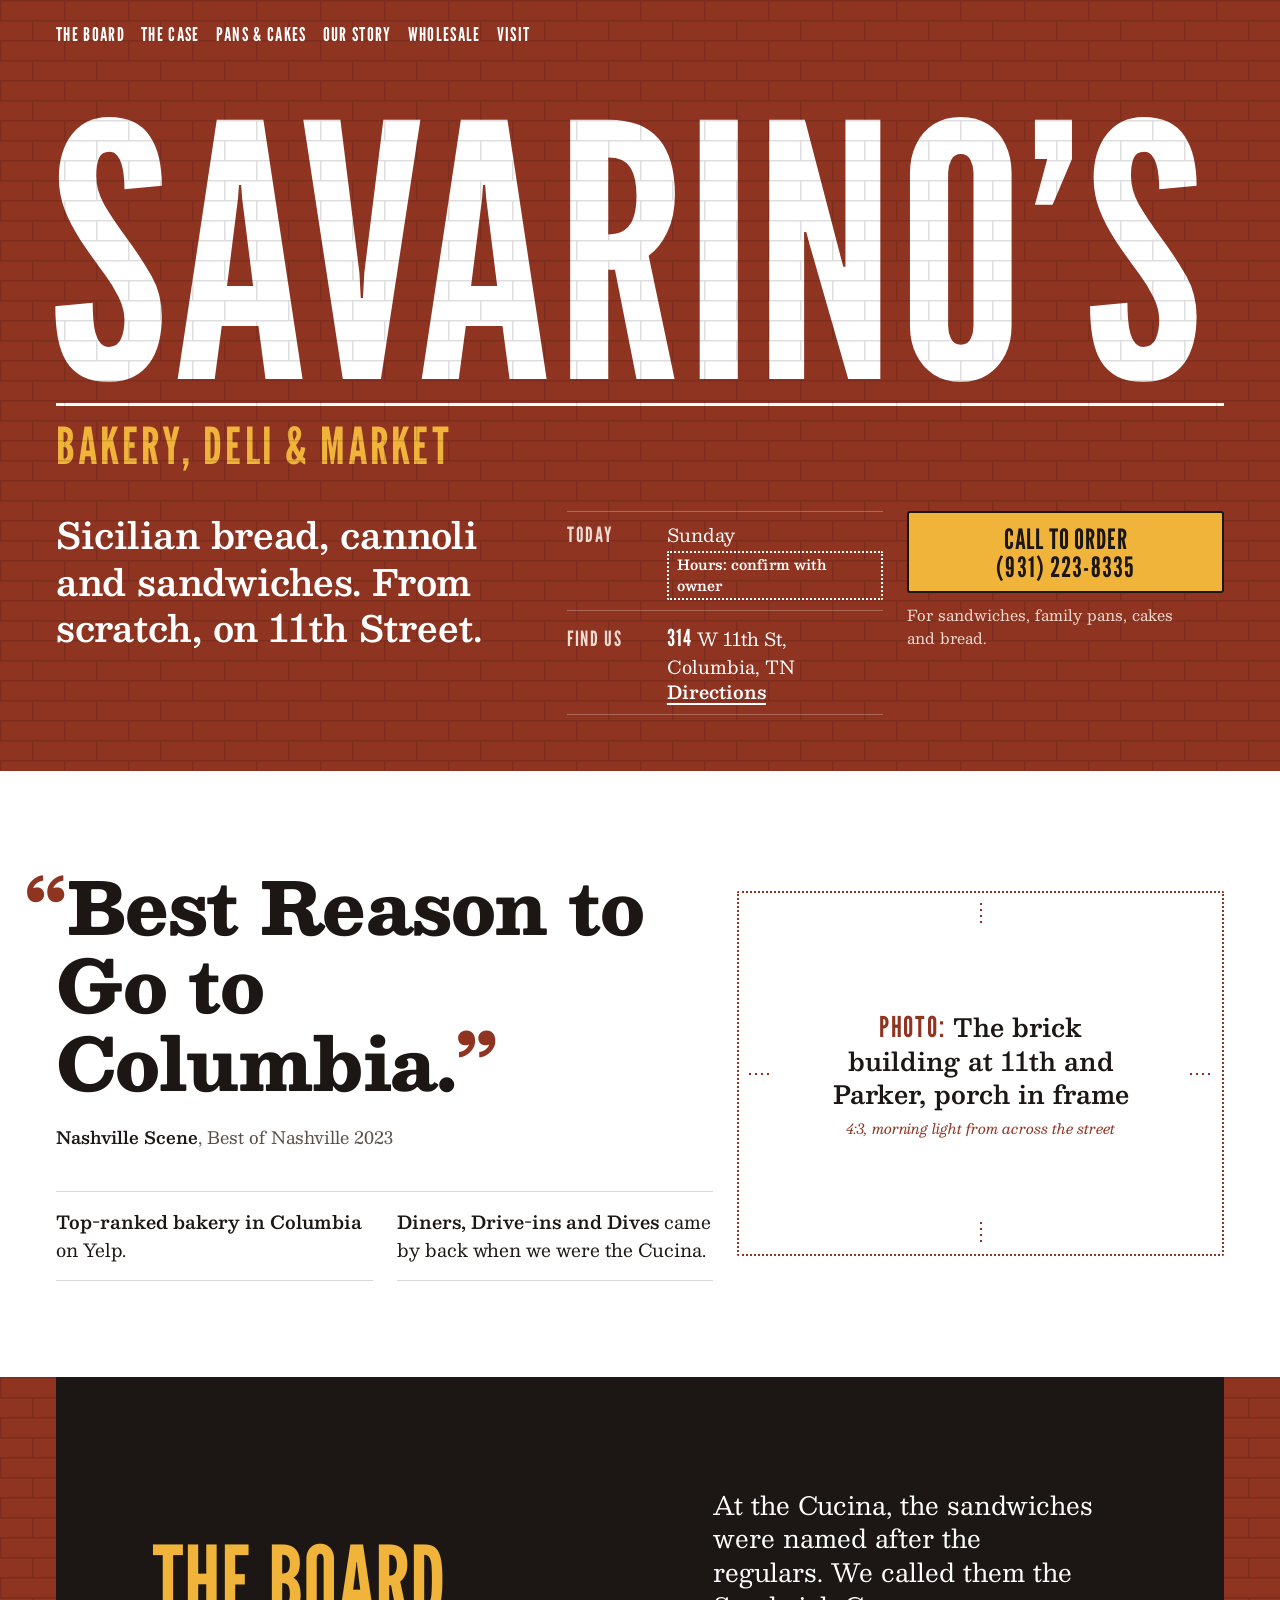
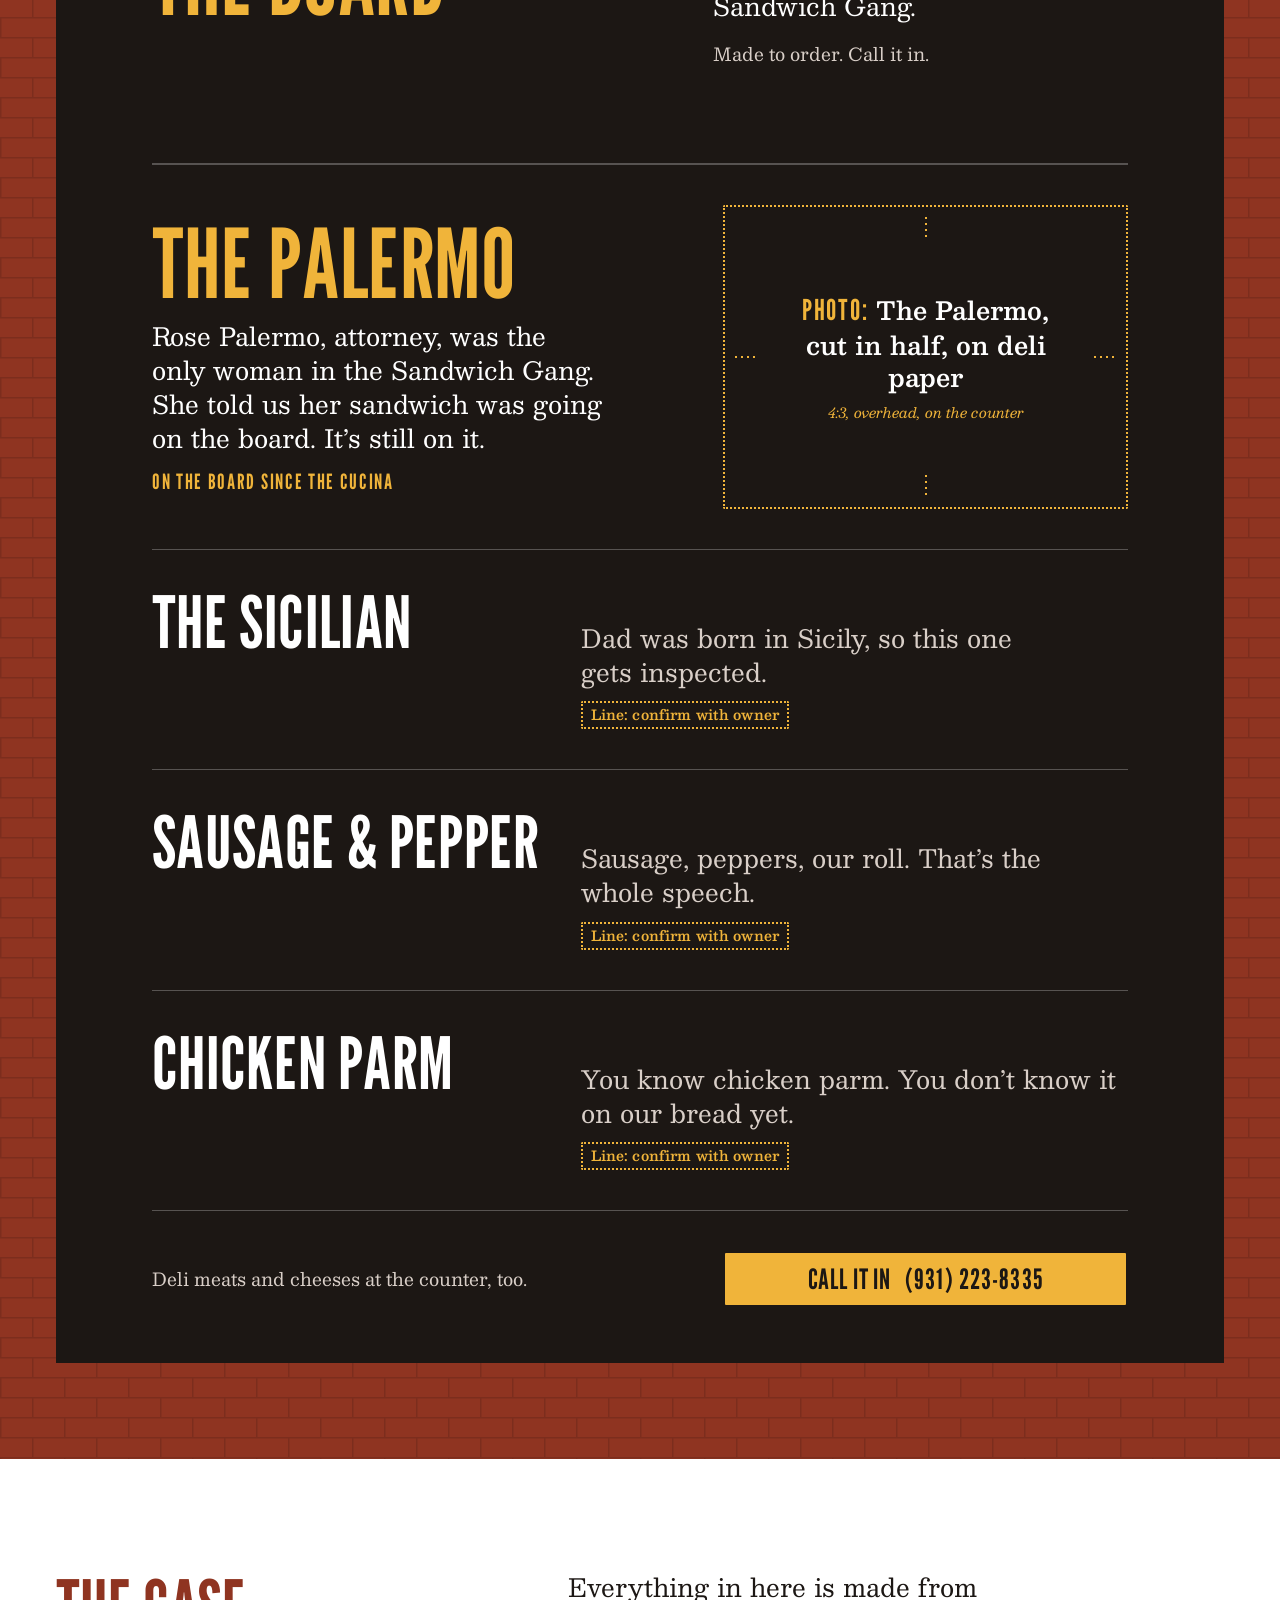
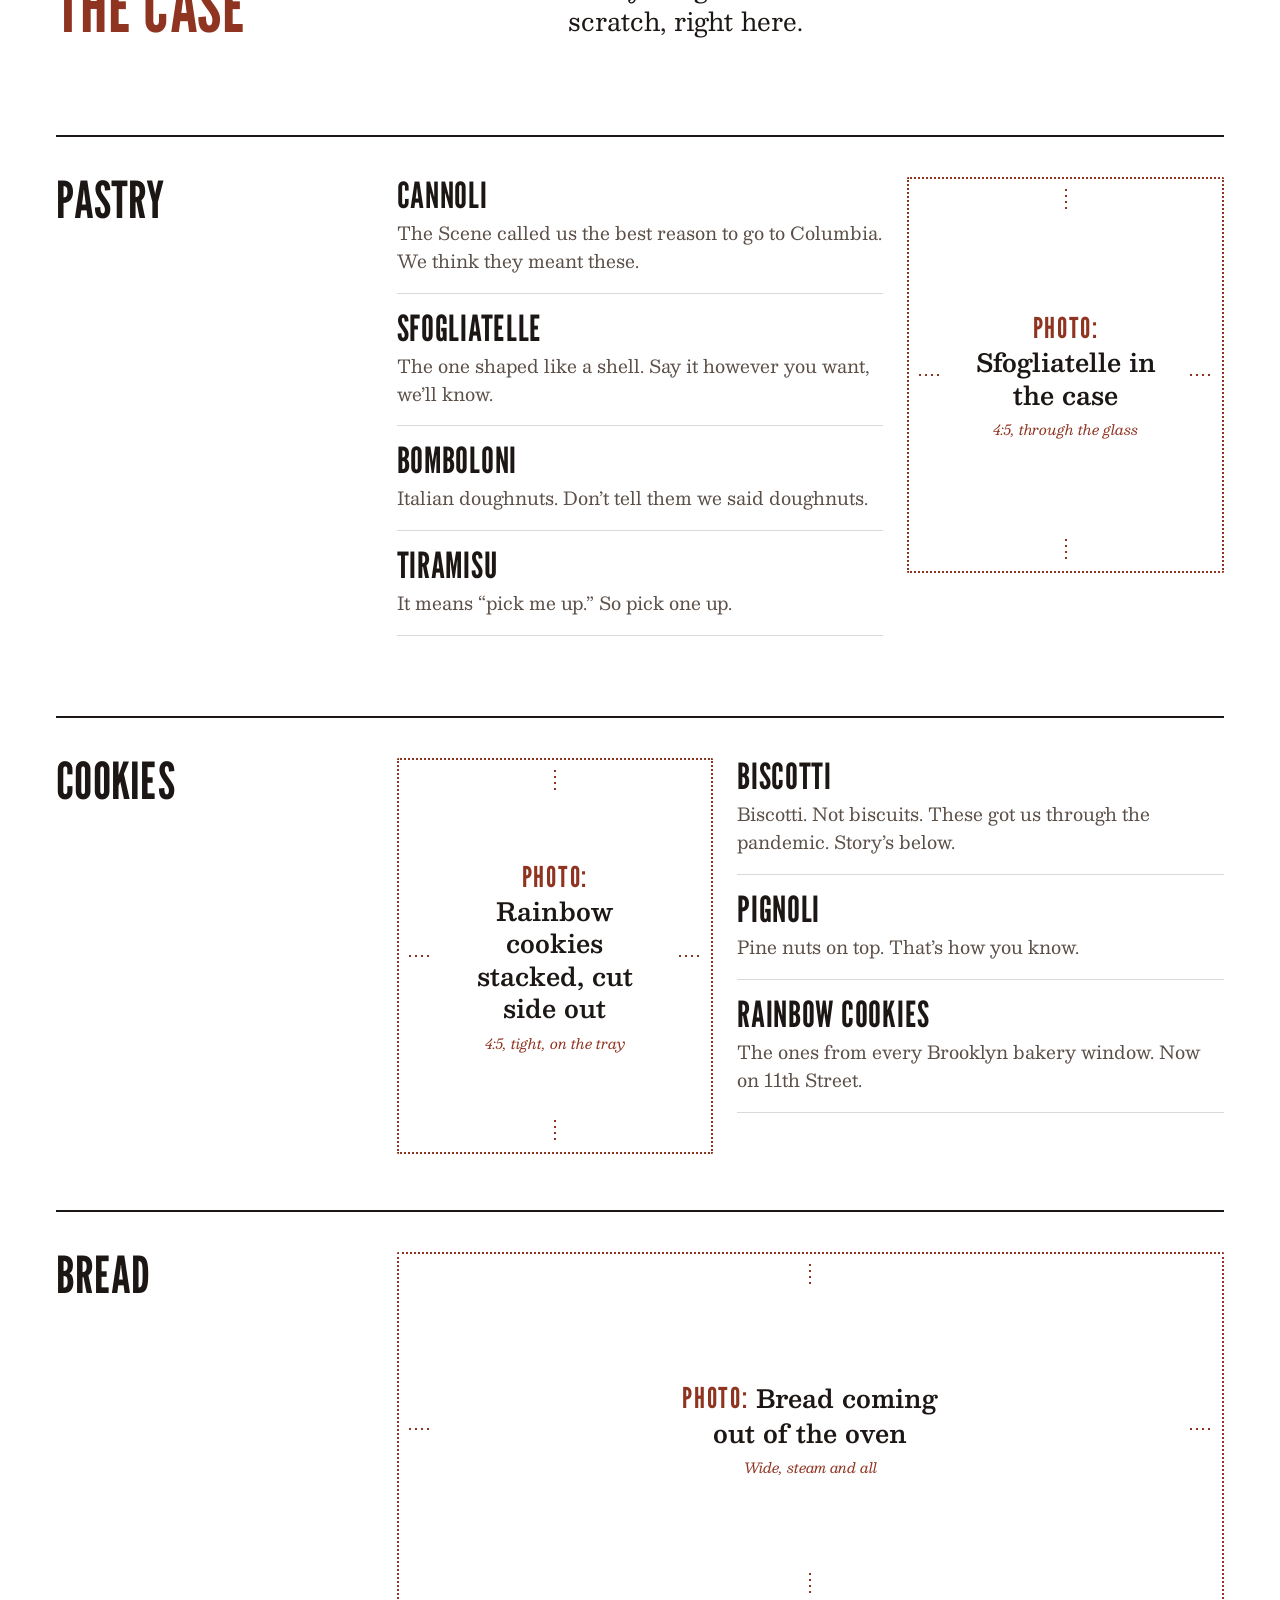
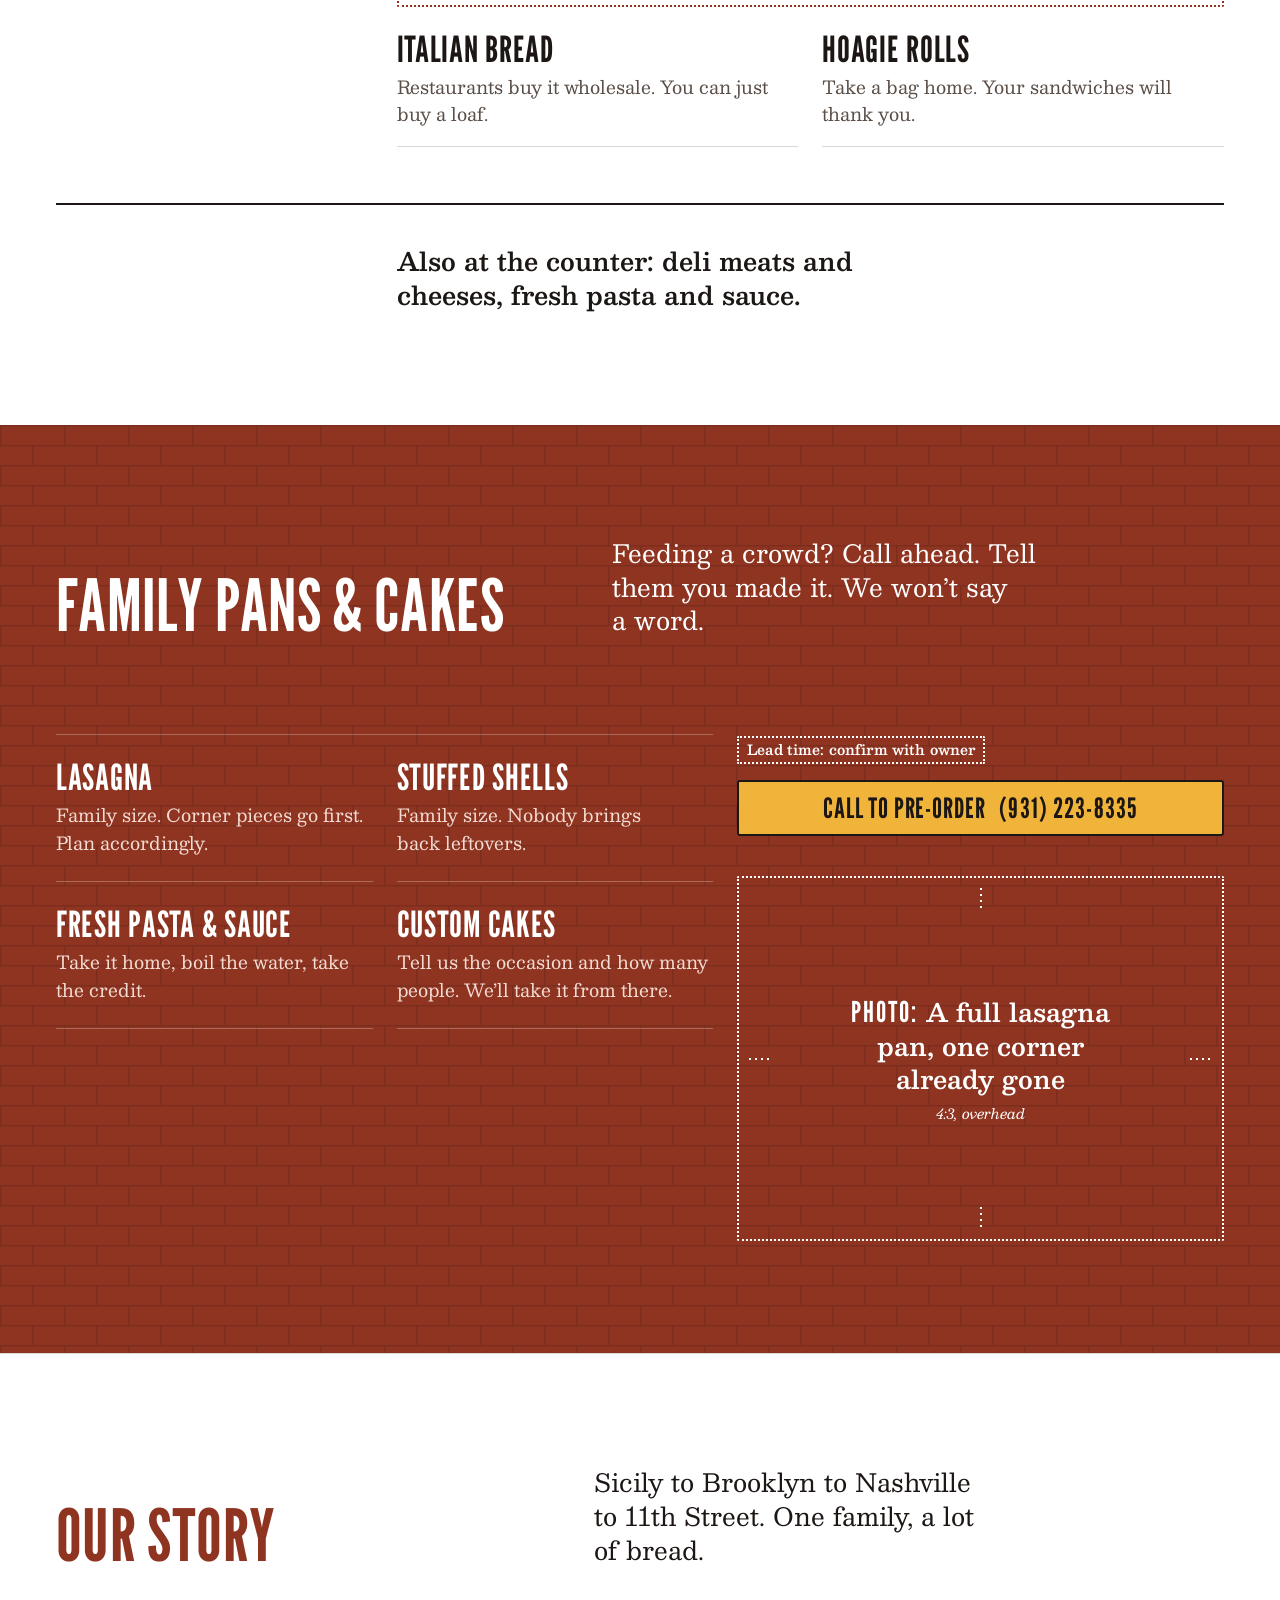
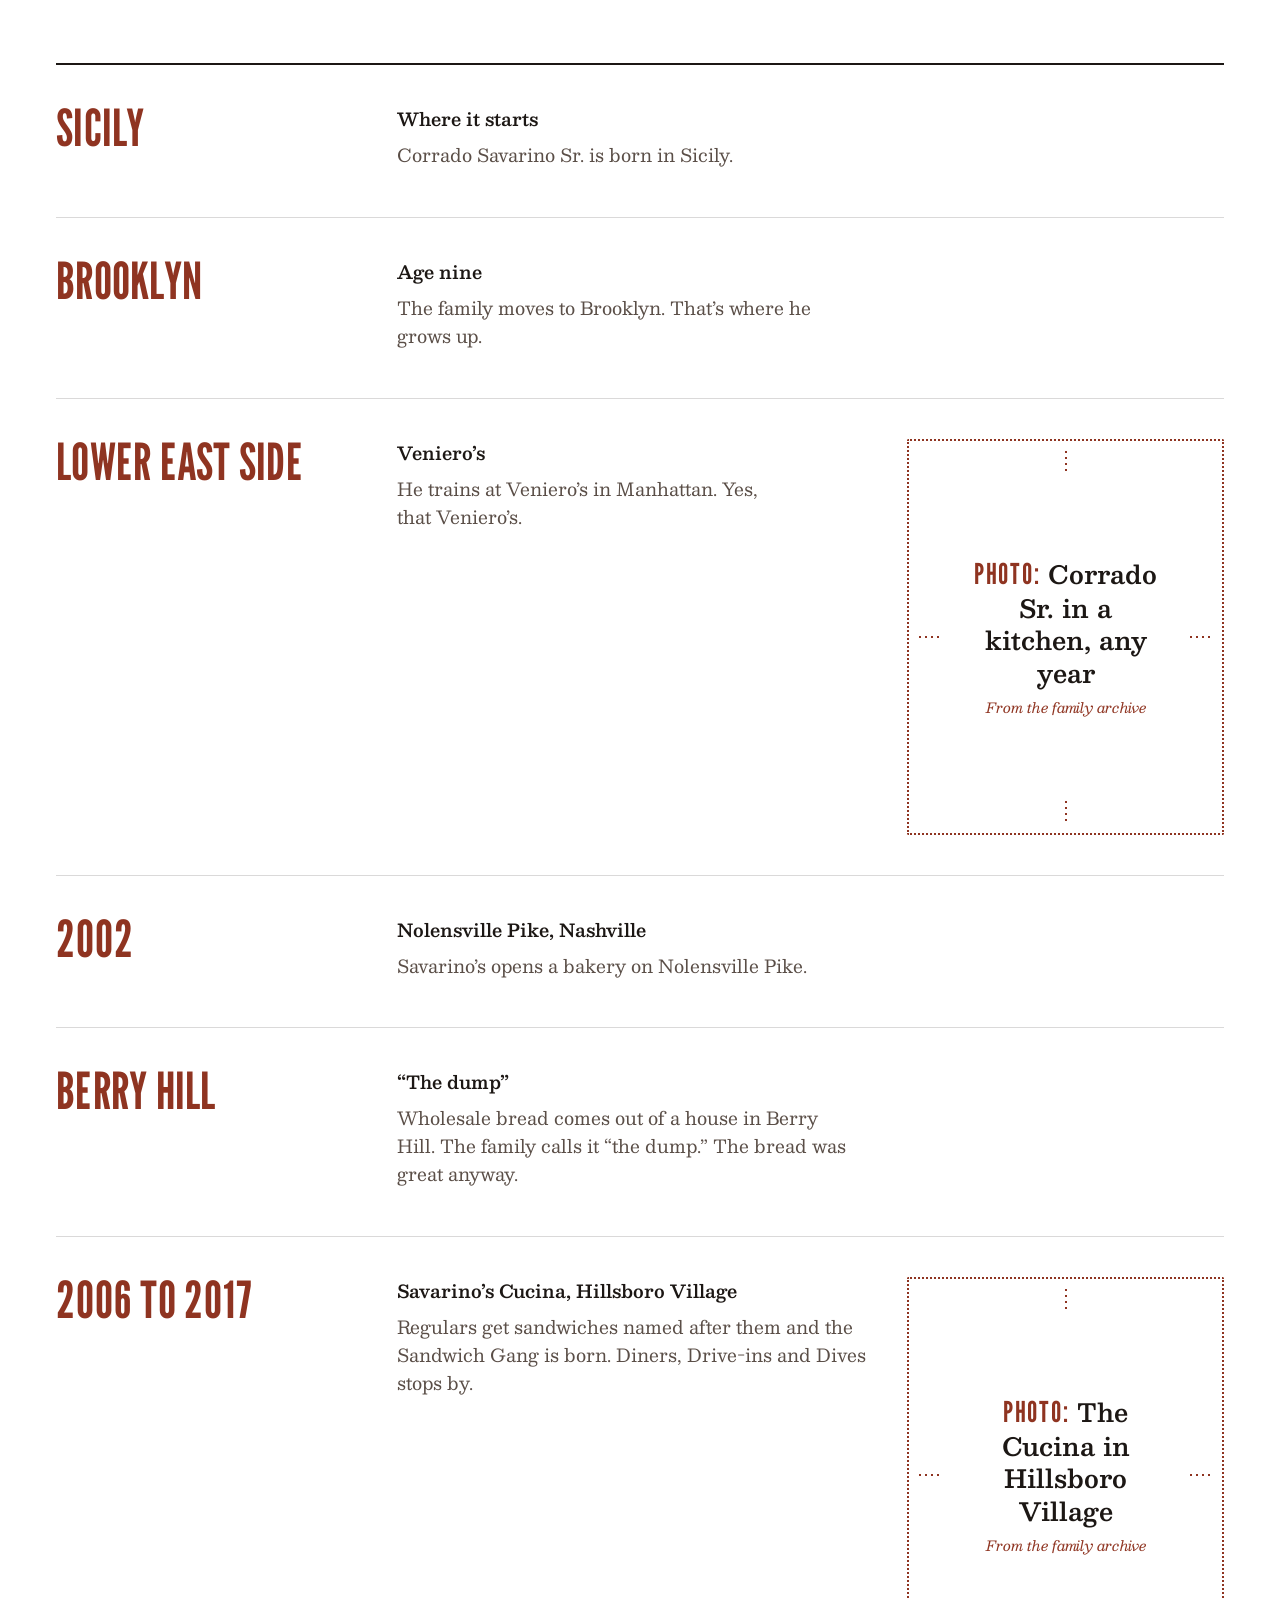
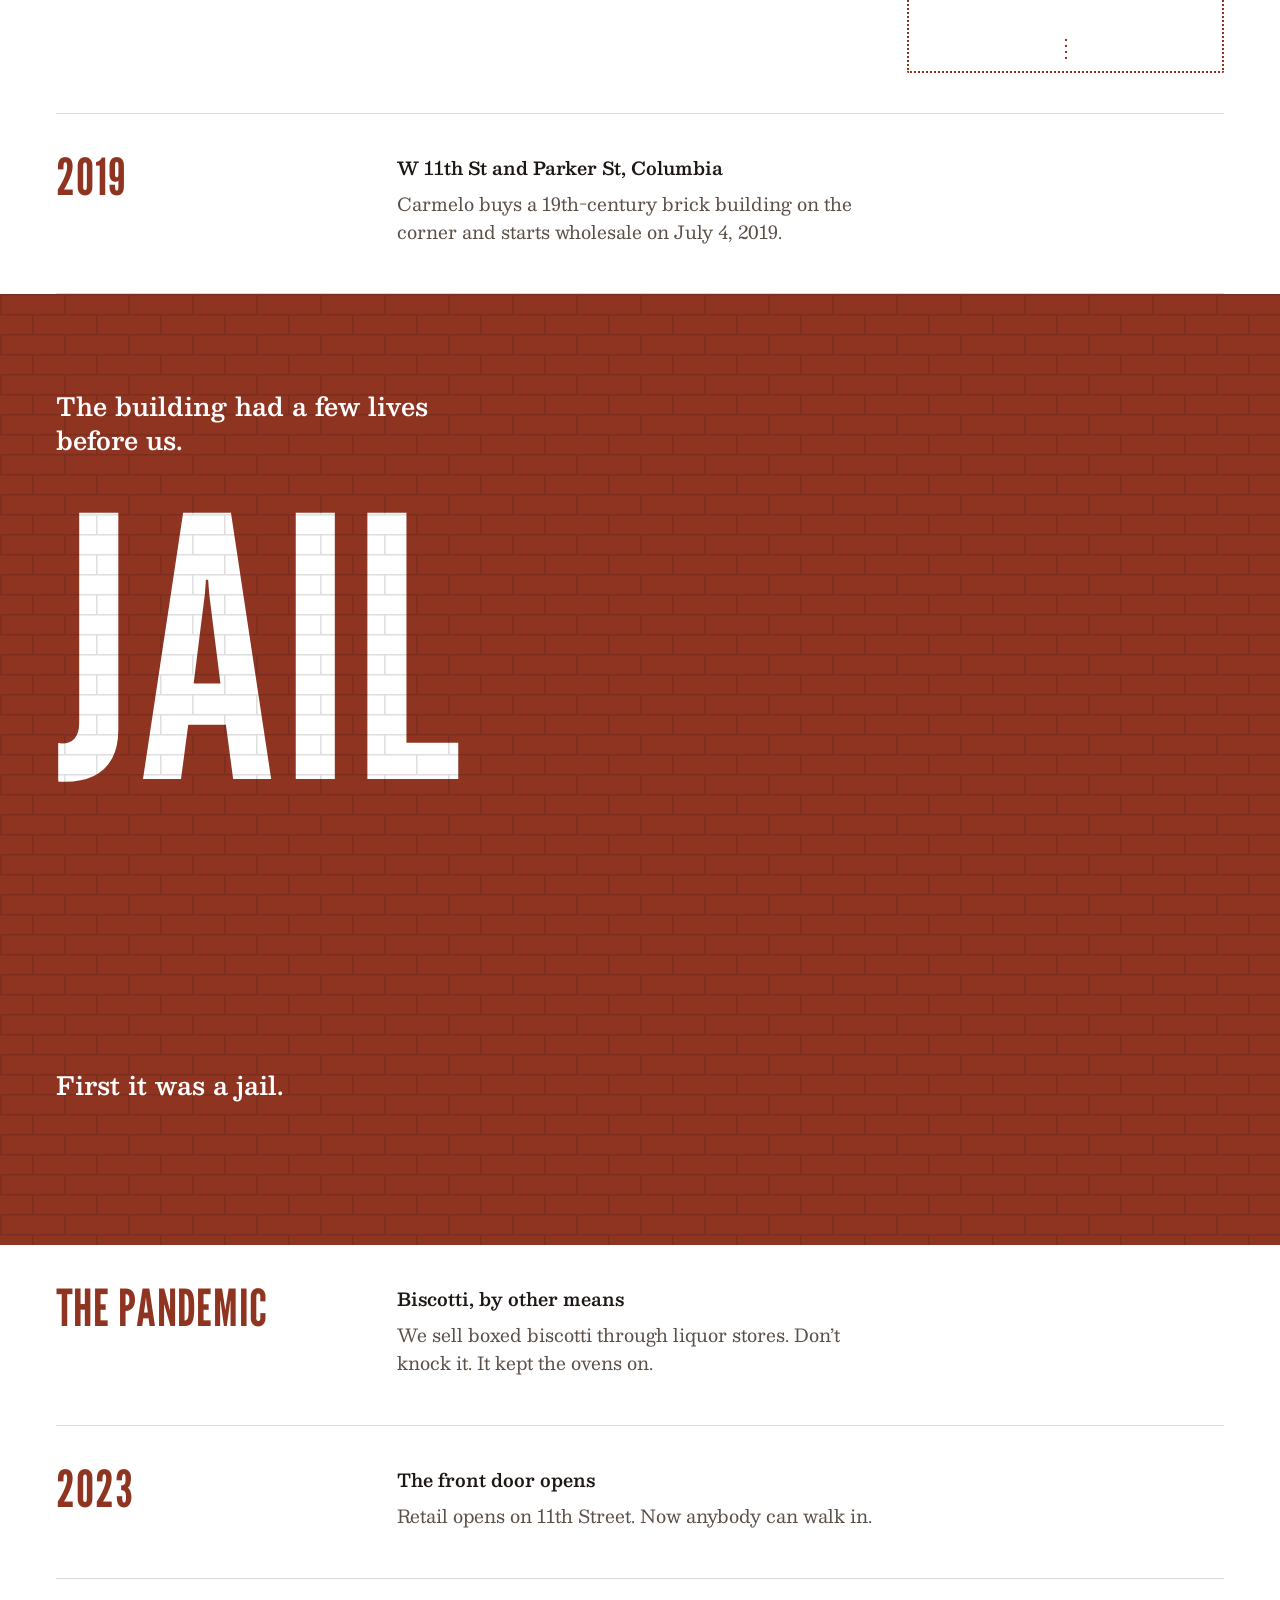
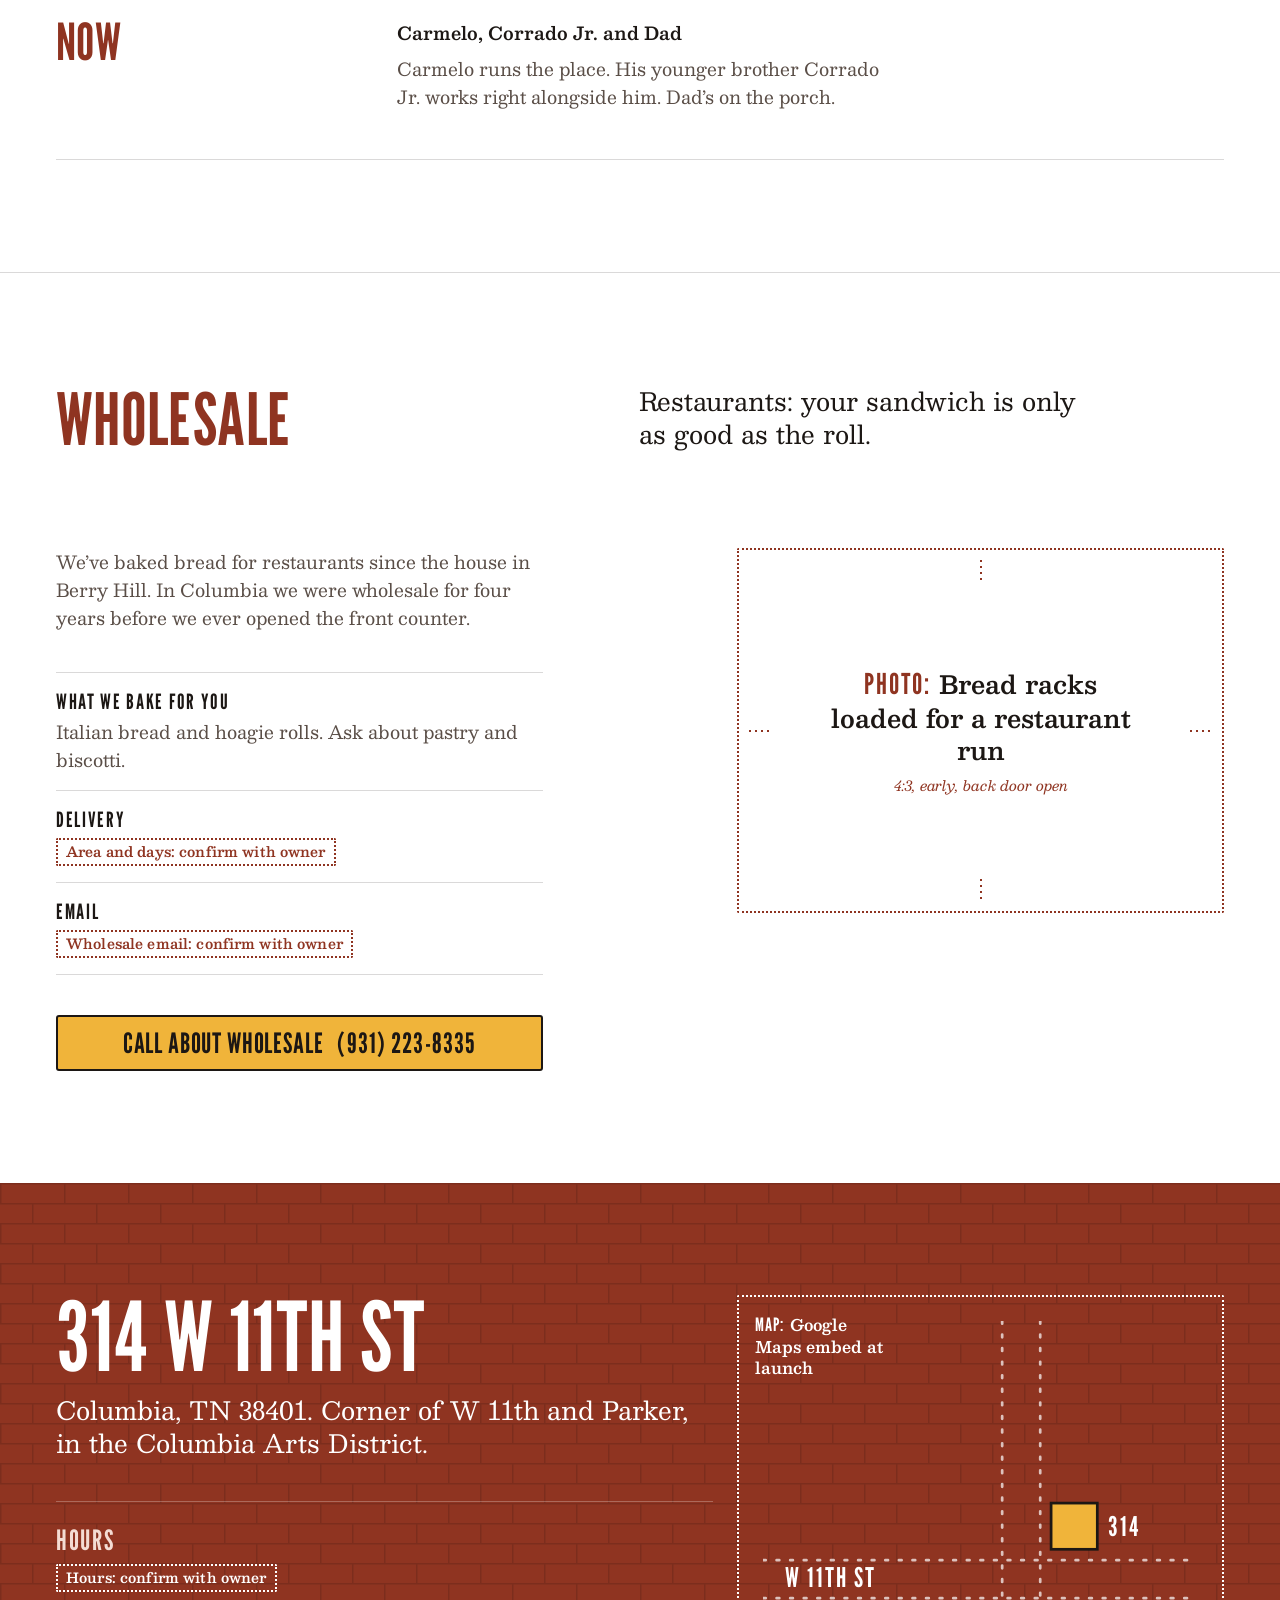
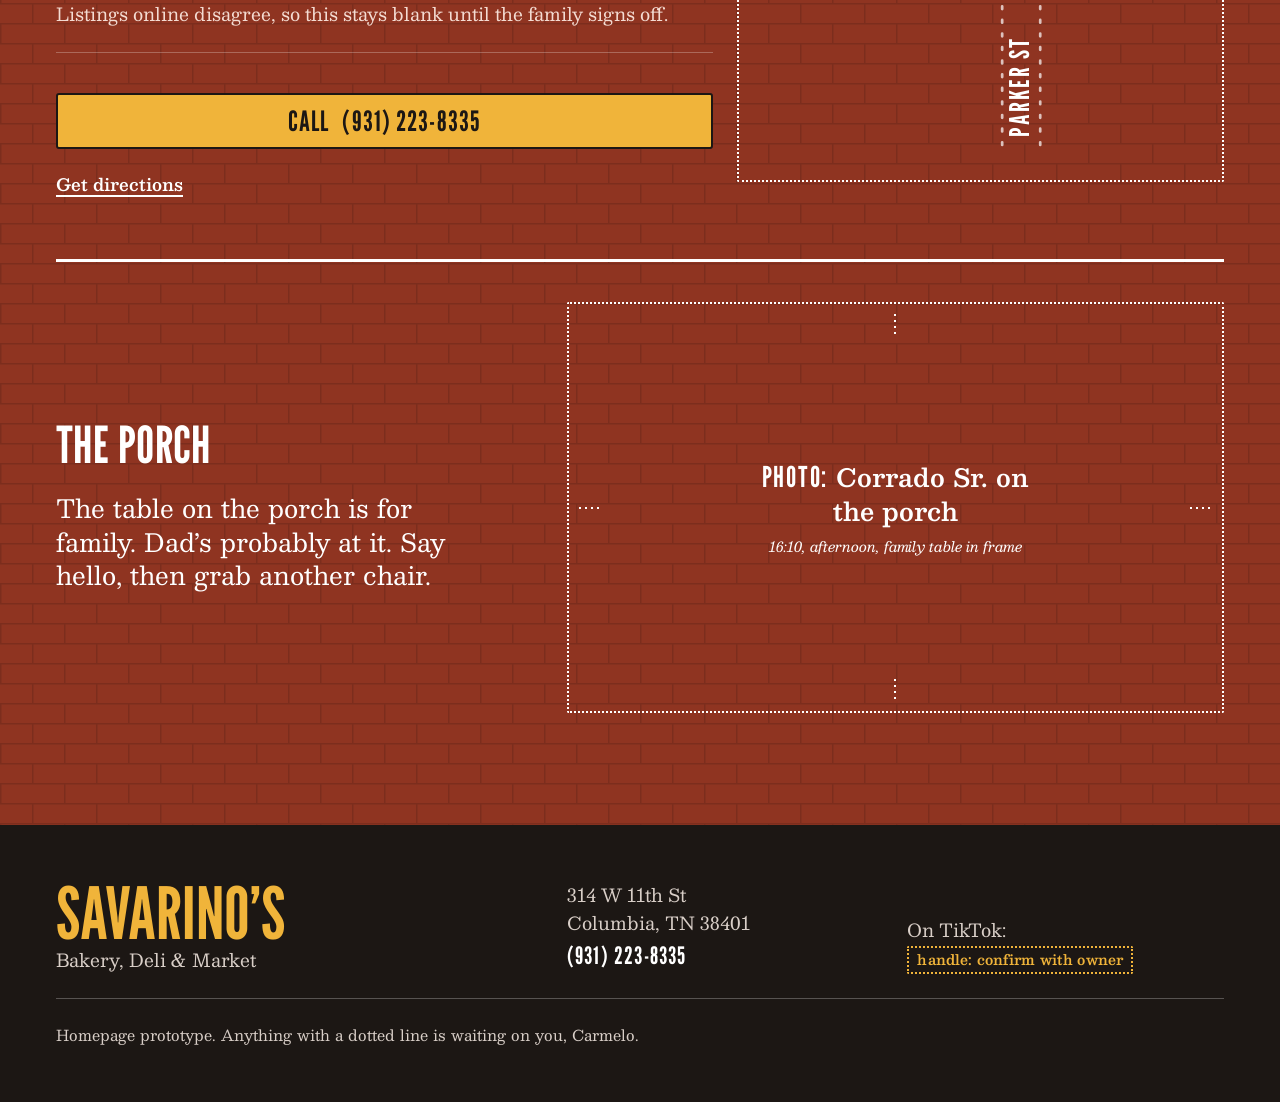
==== commit 75679ffa: "Apply finish-review fixes Drop kicker labels, fold 'Photo:' into each placeholder line, make the add" ====
--- a/index.html
+++ b/index.html
@@ -58,7 +58,7 @@
   --f-display: "League Gothic", "Arial Narrow", sans-serif;
   --f-text: "Besley", Georgia, serif;
 
-  --brick-course: url("data:image/svg+xml,%3Csvg xmlns='http://www.w3.org/2000/svg' width='64' height='40'%3E%3Cpath d='M0 .75H64M0 20.75H64M.75 0V20M32.75 20V40' fill='none' stroke='%23ffffff' stroke-opacity='.07' stroke-width='1.5'/%3E%3C/svg%3E");
+  --brick-course: url("data:image/svg+xml,%3Csvg xmlns='http://www.w3.org/2000/svg' width='64' height='40'%3E%3Cpath d='M0 .75H64M0 20.75H64M.75 0V20M32.75 20V40' fill='none' stroke='%23000000' stroke-opacity='.13' stroke-width='1.5'/%3E%3C/svg%3E");
 }
 
 *, *::before, *::after { box-sizing: border-box; }
@@ -92,9 +92,13 @@
 p { text-wrap: pretty; }
 
 /* Fields */
-.field-brick { background-color: var(--brick); background-image: var(--brick-course); color: var(--white); --focus: var(--ochre); --pounce: var(--white); --pounce-bg: var(--brick); --pounce-ink: var(--white); }
-.field-ink { background: var(--ink); color: var(--white); --focus: var(--ochre); --pounce: var(--ochre); --pounce-bg: var(--ink); --pounce-ink: var(--white); }
-.field-white { background: var(--white); color: var(--ink); --focus: var(--ink); --pounce: var(--brick); --pounce-bg: var(--white); --pounce-ink: var(--ink); }
+.field-brick { background-color: var(--brick); background-image: var(--brick-course); color: var(--white); --focus: var(--ochre); --pounce: var(--white); --pounce-ink: var(--white); --text-2: var(--on-brick-2); --rule: var(--rule-light); }
+.field-ink { background: var(--ink); color: var(--white); --focus: var(--ochre); --pounce: var(--ochre); --pounce-ink: var(--white); --text-2: var(--on-ink-2); --rule: var(--rule-light); }
+.field-white { background: var(--white); color: var(--ink); --focus: var(--ink); --pounce: var(--brick); --pounce-ink: var(--ink); --text-2: var(--ink-2); --rule: var(--rule-ink); }
+
+.hero, .wall { position: relative; isolation: isolate; background-image: none; }
+.hero::after, .wall::after { content: ""; position: absolute; inset: 0; z-index: 1; background-image: var(--brick-course); pointer-events: none; }
+.hero .nav, .hero__grid, .wall__intro, .wall__foot { position: relative; z-index: 2; }
 
 /* Call button: ochre paint, ink keyline */
 .call {
@@ -136,13 +140,19 @@
   text-align: center;
   isolation: isolate;
 }
-.shot__frame::before, .shot__frame::after {
-  content: ""; position: absolute; z-index: -1; opacity: .3;
-}
-.shot__frame::before { left: 12px; right: 12px; top: 50%; border-top: 2px dotted currentColor; }
-.shot__frame::after { top: 12px; bottom: 12px; left: 50%; border-left: 2px dotted currentColor; }
-.shot__label { display: grid; gap: 6px; justify-items: center; padding: 10px 14px 12px; background: var(--pounce-bg); max-width: 22rem; }
-.shot__tag { font-family: var(--f-display); font-size: 1.375rem; letter-spacing: .12em; text-transform: uppercase; line-height: 1; }
+.shot__frame::before, .shot__frame::after { content: ""; position: absolute; inset: 0; pointer-events: none; }
+.shot__frame::before {
+  background:
+    repeating-linear-gradient(to bottom, currentColor 0 2px, transparent 2px 6px) 50% 10px / 2px 22px no-repeat,
+    repeating-linear-gradient(to bottom, currentColor 0 2px, transparent 2px 6px) 50% calc(100% - 10px) / 2px 22px no-repeat;
+}
+.shot__frame::after {
+  background:
+    repeating-linear-gradient(to right, currentColor 0 2px, transparent 2px 6px) 10px 50% / 22px 2px no-repeat,
+    repeating-linear-gradient(to right, currentColor 0 2px, transparent 2px 6px) calc(100% - 10px) 50% / 22px 2px no-repeat;
+}
+.shot__label { display: grid; gap: 8px; justify-items: center; padding: 8px 40px; max-width: 24rem; }
+.shot__kind { font-family: var(--f-display); font-weight: 400; font-size: 1.15em; letter-spacing: .06em; text-transform: uppercase; color: var(--pounce); }
 .shot__what {
   font-size: var(--t2); font-weight: 600; line-height: 1.3; max-width: 20ch; color: var(--pounce-ink);
 }
@@ -155,12 +165,17 @@
 .field-white .sec__title { color: var(--brick); }
 .sec__lede { font-size: var(--t2); line-height: 1.35; max-width: 30ch; }
 .sec__body { max-width: 62ch; }
-.field-white .sec__body { color: var(--ink-2); }
+.sec__body { color: var(--text-2); }
 
 /* ============ HERO ============ */
 .hero { padding-block: var(--s2) var(--s5); }
 .nav { display: flex; flex-wrap: wrap; gap: 0 16px; font-family: var(--f-display); font-size: 1.1875rem; letter-spacing: .07em; text-transform: uppercase; line-height: 1.3; }
-.nav a { text-decoration: none; display: inline-block; padding-block: 6px; }
+.nav a { text-decoration: none; display: inline-block; padding-block: 6px; white-space: nowrap; }
+@media (max-width: 719px) {
+  .nav { flex-wrap: nowrap; overflow-x: auto; scrollbar-width: none; font-size: 1.0625rem; color: var(--on-brick-2); margin-inline: calc(-1 * var(--gutter)); padding-inline: var(--gutter);
+    -webkit-mask-image: linear-gradient(to right, #000 85%, transparent); mask-image: linear-gradient(to right, #000 85%, transparent); }
+  .nav::-webkit-scrollbar { display: none; }
+}
 .nav a:hover { text-decoration: underline; text-decoration-color: var(--ochre); }
 .sign { margin-top: var(--s3); container-type: inline-size; }
 .wordmark {
@@ -185,9 +200,10 @@
 /* ============ PROOF ============ */
 .proof { padding-block: var(--s12) var(--s12); }
 .proof__grid { display: grid; gap: var(--s7); }
-.quote { font-size: var(--t4); font-weight: 800; line-height: 1.08; letter-spacing: -.01em; max-width: 14ch; text-indent: -.44em; }
+.quote { font-size: var(--t4); font-weight: 800; line-height: 1.08; letter-spacing: -.01em; max-width: 14ch; }
+@media (min-width: 600px) { .quote { text-indent: -.44em; } }
 .quote__mark { color: var(--brick); }
-.quote-by { margin-top: var(--s3); font-size: var(--t1); color: var(--ink-2); }
+.quote-by { margin-top: var(--s3); font-size: var(--t1); color: var(--text-2); }
 .quote-by strong { color: var(--ink); font-weight: 600; }
 .creds { margin-top: var(--s5); display: grid; border-top: 1px solid var(--rule-ink); }
 .creds li { padding-block: var(--s2); border-bottom: 1px solid var(--rule-ink); }
@@ -219,21 +235,19 @@
 .good { align-content: start; padding-block: var(--s2) 18px; border-bottom: 1px solid var(--rule-ink); }
 .good:first-child { padding-top: 0; }
 .good__name { font-family: var(--f-display); font-weight: 400; font-size: var(--t3); text-transform: uppercase; letter-spacing: .02em; line-height: 1; }
-.good__line { margin-top: 6px; color: var(--ink-2); max-width: 46ch; }
+.good__line { margin-top: 6px; color: var(--text-2); max-width: 46ch; }
 .counter-note { padding-top: var(--s5); border-top: 2px solid var(--ink); display: grid; gap: var(--s2); }
 .counter-note p:first-child { font-size: var(--t2); line-height: 1.35; font-weight: 600; max-width: 36ch; }
 
 /* ============ PANS & CAKES ============ */
-.pans { border-top: 1px solid var(--rule-ink); }
-.pans__big { font-size: var(--t6); color: var(--brick); }
+
 .pans__grid { display: grid; gap: var(--s5); }
-.pan-list { display: grid; border-top: 1px solid var(--rule-ink); }
-.pan { display: grid; gap: 6px; align-content: start; padding-block: var(--s3); border-bottom: 1px solid var(--rule-ink); }
+.pan-list { display: grid; align-self: start; align-content: start; border-top: 1px solid var(--rule); }
+.pan { display: grid; gap: 6px; align-content: start; padding-block: var(--s3); border-bottom: 1px solid var(--rule); }
 .pan__name { font-family: var(--f-display); font-weight: 400; font-size: var(--t3); text-transform: uppercase; letter-spacing: .02em; line-height: 1; }
-.pan__line { color: var(--ink-2); }
+.pan__line { color: var(--text-2); }
 .pans__side { display: grid; gap: var(--s5); align-content: start; }
 .preorder { display: grid; gap: var(--s2); align-content: start; }
-.preorder__k { font-family: var(--f-display); font-size: 1.3125rem; letter-spacing: .08em; text-transform: uppercase; }
 
 /* ============ STORY ============ */
 .story { border-top: 1px solid var(--rule-ink); }
@@ -242,7 +256,7 @@
 .chapters--after { border-top: 0; }
 .ch__when { font-size: var(--t4); color: var(--brick); }
 .ch__where { font-weight: 600; }
-.ch__text { max-width: 46ch; color: var(--ink-2); }
+.ch__text { max-width: 46ch; color: var(--text-2); }
 .ch .shot { margin-top: var(--s3); max-width: 420px; }
 
 /* The wall repaints itself */
@@ -280,11 +294,9 @@
 .ws__facts { display: grid; border-top: 1px solid var(--rule-ink); }
 .ws__facts div { display: grid; gap: 4px; padding-block: var(--s2); border-bottom: 1px solid var(--rule-ink); }
 .ws__facts dt { font-family: var(--f-display); font-size: 1.3125rem; letter-spacing: .08em; text-transform: uppercase; line-height: 1.2; }
-.ws__facts dd { color: var(--ink-2); }
+.ws__facts dd { color: var(--text-2); }
 
 /* ============ VISIT ============ */
-.visit .sec__title { color: var(--ochre); font-size: var(--t5); }
-.visit .sec__head { margin-bottom: var(--s3); }
 .address { font-size: var(--t6); line-height: .86; }
 .address-sub { margin-top: var(--s2); font-size: var(--t2); line-height: 1.35; }
 .visit__grid { display: grid; gap: var(--s7); }
@@ -296,7 +308,8 @@
 .map .shot__frame { place-content: start; padding: var(--s2); }
 .map .shot__frame::before, .map .shot__frame::after { display: none; }
 .map svg { position: absolute; inset: var(--s3); width: calc(100% - 2 * var(--s3)); height: calc(100% - 2 * var(--s3)); }
-.map .shot__label { justify-items: start; position: relative; text-align: left; }
+.map .shot__label { justify-items: start; position: relative; text-align: left; padding: 0; }
+.map .shot__what { font-size: 1rem; max-width: 14ch; }
 .porch { display: grid; gap: var(--s3); padding-top: var(--s5); border-top: 3px solid var(--white); }
 .porch__words { display: grid; gap: var(--s2); }
 .porch__title { font-size: var(--t4); }
@@ -470,7 +483,7 @@
 
       <div class="hero__cta">
         <a class="call call--block" href="tel:+19312238335" data-hero-call><span>Call to order</span> <span class="num">(931) 223-8335</span></a>
-        <p class="hero__cta-note">Sandwiches, pans, cakes, bread. A person picks up.</p>
+        <p class="hero__cta-note">For sandwiches, family pans, cakes and bread.</p>
       </div>
     </div>
   </div>
@@ -490,8 +503,7 @@
     </div>
     <figure class="shot" style="--ratio: 4 / 3">
       <div class="shot__frame" role="img" aria-label="Photo placeholder: the brick building at 11th and Parker">
-        <span class="shot__label"><span class="shot__tag">Photo</span>
-        <span class="shot__what">The brick building at 11th and Parker, porch in frame</span>
+        <span class="shot__label"><span class="shot__what"><span class="shot__kind">Photo:</span> The brick building at 11th and Parker, porch in frame</span>
         <span class="shot__spec">4:3, morning light from across the street</span></span>
       </div>
     </figure>
@@ -504,20 +516,19 @@
       <div class="sec__head g7">
         <h2 class="sec__title display" id="board-h">The Board</h2>
         <p class="sec__lede">At the Cucina, the sandwiches were named after the regulars. We called them the Sandwich Gang.</p>
-        <p class="sec__body">Made to order. Call it in and it’s ready when you walk up.</p>
+        <p class="sec__body">Made to order. Call it in.</p>
       </div>
 
       <ol class="menu">
         <li class="item item--star">
           <div class="item__text">
             <h3 class="item__name display">The Palermo</h3>
-            <p class="item__line">Rose Palermo, attorney, was the only woman in the Sandwich Gang. She told us her sandwich was going on the board. She won that one.</p>
+            <p class="item__line">Rose Palermo, attorney, was the only woman in the Sandwich Gang. She told us her sandwich was going on the board. It’s still on it.</p>
             <p class="since">On the board since the Cucina</p>
           </div>
           <figure class="shot" style="--ratio: 4 / 3">
             <div class="shot__frame" role="img" aria-label="Photo placeholder: the Palermo, cut in half, on deli paper">
-              <span class="shot__label"><span class="shot__tag">Photo</span>
-              <span class="shot__what">The Palermo, cut in half, on deli paper</span>
+              <span class="shot__label"><span class="shot__what"><span class="shot__kind">Photo:</span> The Palermo, cut in half, on deli paper</span>
               <span class="shot__spec">4:3, overhead, on the counter</span></span>
             </div>
           </figure>
@@ -564,8 +575,7 @@
       </ul>
       <figure class="shot">
         <div class="shot__frame" role="img" aria-label="Photo placeholder: sfogliatelle in the case">
-          <span class="shot__label"><span class="shot__tag">Photo</span>
-          <span class="shot__what">Sfogliatelle in the case</span>
+          <span class="shot__label"><span class="shot__what"><span class="shot__kind">Photo:</span> Sfogliatelle in the case</span>
           <span class="shot__spec">4:5, through the glass</span></span>
         </div>
       </figure>
@@ -580,8 +590,7 @@
       </ul>
       <figure class="shot">
         <div class="shot__frame" role="img" aria-label="Photo placeholder: rainbow cookies stacked, cut side out">
-          <span class="shot__label"><span class="shot__tag">Photo</span>
-          <span class="shot__what">Rainbow cookies stacked, cut side out</span>
+          <span class="shot__label"><span class="shot__what"><span class="shot__kind">Photo:</span> Rainbow cookies stacked, cut side out</span>
           <span class="shot__spec">4:5, tight, on the tray</span></span>
         </div>
       </figure>
@@ -595,8 +604,7 @@
       </ul>
       <figure class="shot" style="--ratio: 21 / 9">
         <div class="shot__frame" role="img" aria-label="Photo placeholder: bread coming out of the oven">
-          <span class="shot__label"><span class="shot__tag">Photo</span>
-          <span class="shot__what">Bread coming out of the oven</span>
+          <span class="shot__label"><span class="shot__what"><span class="shot__kind">Photo:</span> Bread coming out of the oven</span>
           <span class="shot__spec">Wide, steam and all</span></span>
         </div>
       </figure>
@@ -608,7 +616,7 @@
   </div>
 </section>
 
-<section class="sec pans field-white" id="pans" aria-labelledby="pans-h">
+<section class="sec pans field-brick" id="pans" aria-labelledby="pans-h">
   <div class="wrap">
     <div class="sec__head g7">
       <h2 class="sec__title display" id="pans-h">Family Pans &amp; Cakes</h2>
@@ -625,14 +633,12 @@
 
       <div class="pans__side">
         <div class="preorder">
-          <p class="preorder__k">Order ahead</p>
           <p><span class="tbd">Lead time: confirm with owner</span></p>
           <a class="call call--block" href="tel:+19312238335"><span>Call to pre-order</span> <span class="num">(931) 223-8335</span></a>
         </div>
         <figure class="shot" style="--ratio: 4 / 3">
           <div class="shot__frame" role="img" aria-label="Photo placeholder: a full lasagna pan with one corner already gone">
-            <span class="shot__label"><span class="shot__tag">Photo</span>
-            <span class="shot__what">A full lasagna pan, one corner already gone</span>
+            <span class="shot__label"><span class="shot__what"><span class="shot__kind">Photo:</span> A full lasagna pan, one corner already gone</span>
             <span class="shot__spec">4:3, overhead</span></span>
           </div>
         </figure>
@@ -665,8 +671,7 @@
         <p class="ch__text">He trains at Veniero’s in Manhattan. Yes, that Veniero’s.</p>
         <figure class="shot">
           <div class="shot__frame" role="img" aria-label="Photo placeholder: Corrado Sr. in a kitchen, any year, from the family archive">
-            <span class="shot__label"><span class="shot__tag">Photo</span>
-            <span class="shot__what">Corrado Sr. in a kitchen, any year</span>
+            <span class="shot__label"><span class="shot__what"><span class="shot__kind">Photo:</span> Corrado Sr. in a kitchen, any year</span>
             <span class="shot__spec">From the family archive</span></span>
           </div>
         </figure>
@@ -687,8 +692,7 @@
         <p class="ch__text">Regulars get sandwiches named after them and the Sandwich Gang is born. Diners, Drive-ins and Dives stops by.</p>
         <figure class="shot">
           <div class="shot__frame" role="img" aria-label="Photo placeholder: the Cucina in Hillsboro Village, from the family archive">
-            <span class="shot__label"><span class="shot__tag">Photo</span>
-            <span class="shot__what">The Cucina in Hillsboro Village</span>
+            <span class="shot__label"><span class="shot__what"><span class="shot__kind">Photo:</span> The Cucina in Hillsboro Village</span>
             <span class="shot__spec">From the family archive</span></span>
           </div>
         </figure>
@@ -758,8 +762,7 @@
       </div>
       <figure class="shot" style="--ratio: 4 / 3">
         <div class="shot__frame" role="img" aria-label="Photo placeholder: bread racks loaded for a restaurant run">
-          <span class="shot__label"><span class="shot__tag">Photo</span>
-          <span class="shot__what">Bread racks loaded for a restaurant run</span>
+          <span class="shot__label"><span class="shot__what"><span class="shot__kind">Photo:</span> Bread racks loaded for a restaurant run</span>
           <span class="shot__spec">4:3, early, back door open</span></span>
         </div>
       </figure>
@@ -769,13 +772,9 @@
 
 <section class="sec visit field-brick" id="visit" aria-labelledby="visit-h">
   <div class="wrap">
-    <div class="sec__head g7">
-      <h2 class="sec__title display" id="visit-h">Come by</h2>
-    </div>
-
     <div class="visit__grid">
       <div class="visit__where">
-        <p class="address display">314 W 11th St</p>
+        <h2 class="address display" id="visit-h">314 W 11th St</h2>
         <p class="address-sub">Columbia, TN 38401. Corner of W 11th and Parker, in the Columbia Arts District.</p>
         <div class="hours">
           <p class="hours__k">Hours</p>
@@ -802,8 +801,7 @@
               <text x="254" y="158">314</text>
             </g>
           </svg>
-          <span class="shot__label"><span class="shot__tag">Map</span>
-          <span class="shot__spec">Google Maps embed goes here at launch</span></span>
+          <span class="shot__label"><span class="shot__what"><span class="shot__kind">Map:</span> Google Maps embed at launch</span></span>
         </div>
       </figure>
 
@@ -813,9 +811,8 @@
           <p class="porch__text">The table on the porch is for family. Dad’s probably at it. Say hello, then grab another chair.</p>
         </div>
         <figure class="shot" style="--ratio: 16 / 10">
-          <div class="shot__frame" role="img" aria-label="Photo placeholder: Corrado on the porch">
-            <span class="shot__label"><span class="shot__tag">Photo</span>
-            <span class="shot__what">Corrado on the porch</span>
+          <div class="shot__frame" role="img" aria-label="Photo placeholder: Corrado Sr. on the porch">
+            <span class="shot__label"><span class="shot__what"><span class="shot__kind">Photo:</span> Corrado Sr. on the porch</span>
             <span class="shot__spec">16:10, afternoon, family table in frame</span></span>
           </div>
         </figure>
